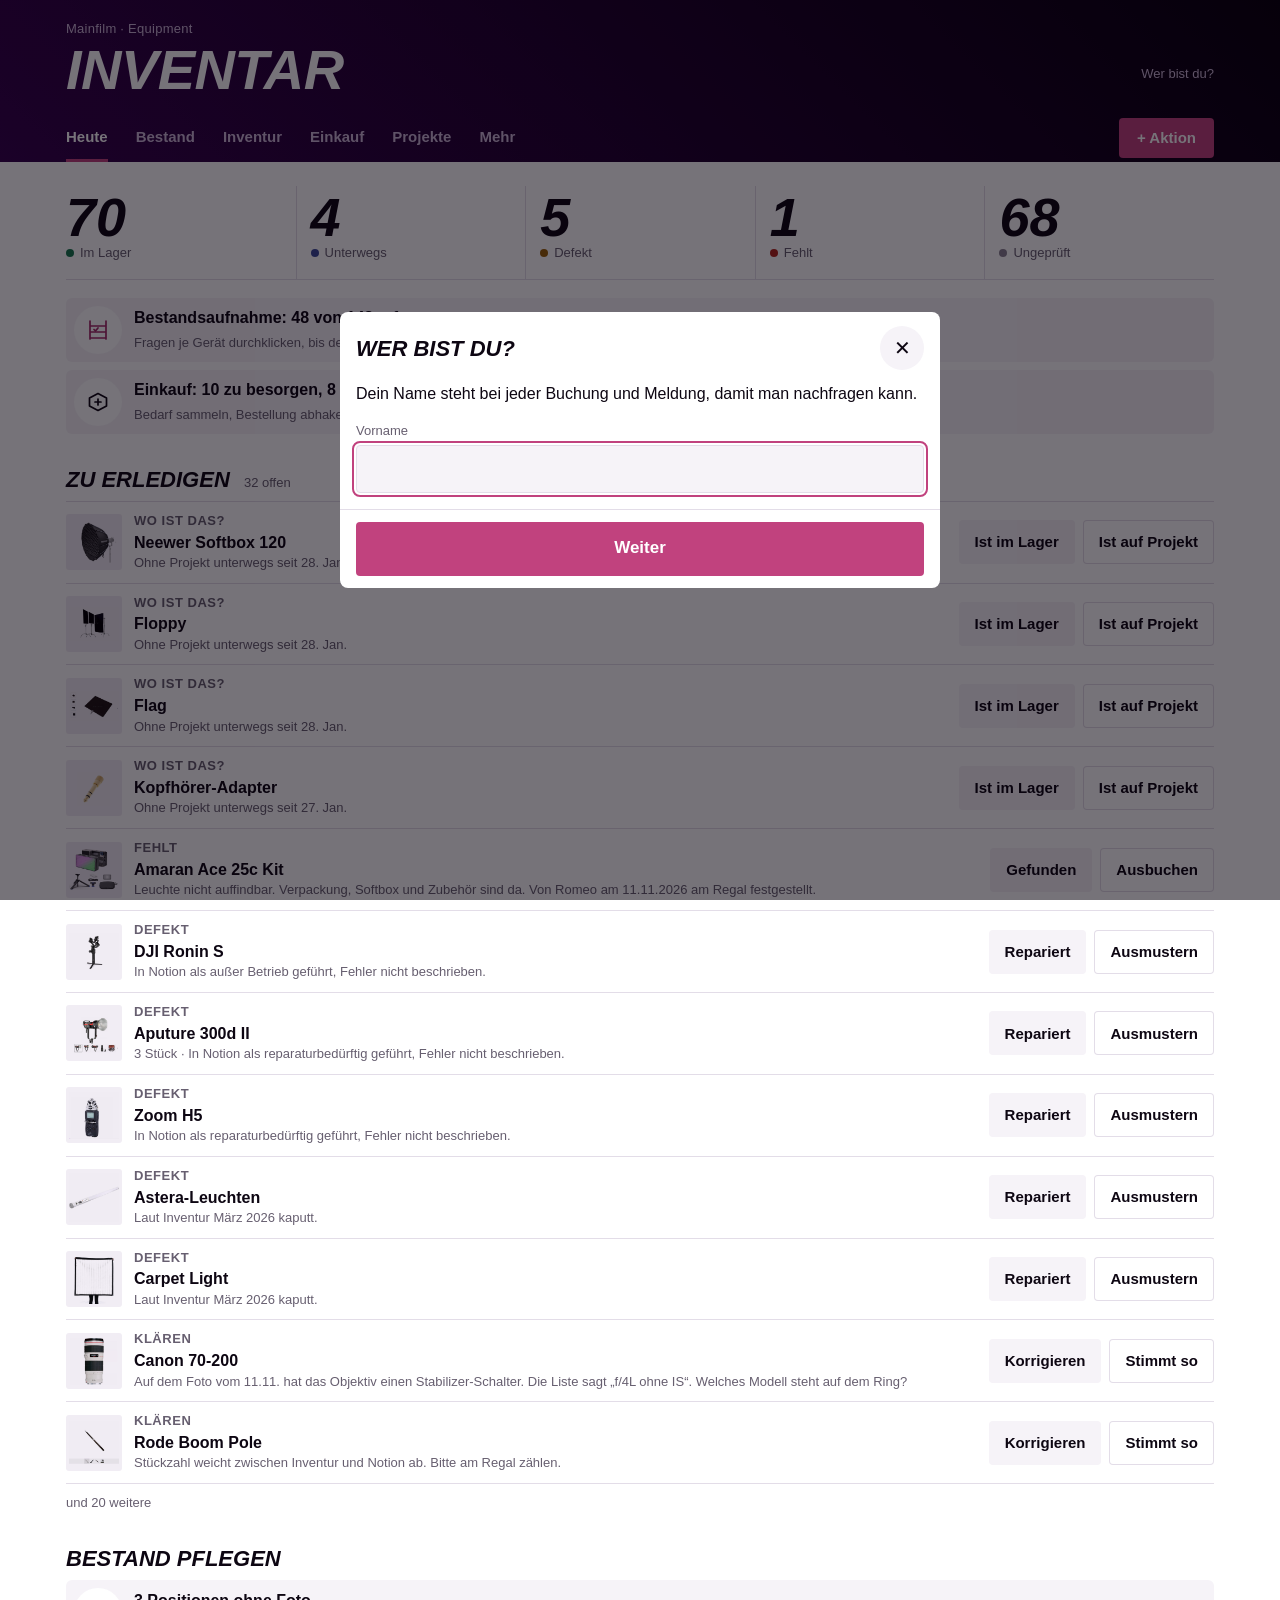
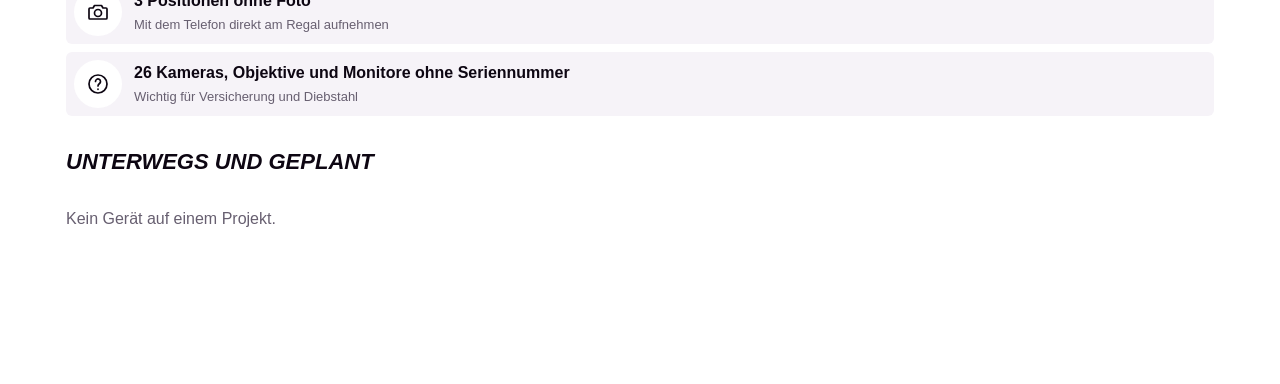
==== index.html @ 03ad3c7b "Molus G300: geprüft, Tasche im Einkauf Co-Authored-By: Claude Fable 5.2 <noreply@anthropic.com>" ====
<!doctype html>
<html lang="de">
<head>
<meta charset="utf-8">
<meta name="viewport" content="width=device-width, initial-scale=1, viewport-fit=cover">
<title>Mainfilm Inventar</title>
<meta name="description" content="Equipment von Mainfilm: Bestand, Projekte, Meldungen.">
<meta name="robots" content="noindex, nofollow">
<meta name="theme-color" content="#1c0128">
<meta name="apple-mobile-web-app-capable" content="yes">
<meta name="apple-mobile-web-app-status-bar-style" content="black-translucent">
<meta name="apple-mobile-web-app-title" content="Inventar">
<link rel="manifest" href="manifest.webmanifest">
<link rel="icon" href="icon.svg" type="image/svg+xml">
<link rel="apple-touch-icon" href="icon-180.png">
<link rel="stylesheet" href="css/app.css?v=29">
</head>
<body>
<header class="band">
  <div class="wrap">
    <div class="band-top">
      <div><div class="brand">Mainfilm · Equipment</div><h1>Inventar</h1></div>
      <button class="ich" id="ich" data-a="name" aria-label="Name ändern"></button>
    </div>
    <nav class="tabs" aria-label="Bereiche">
      <button data-a="tab" data-tab="heute">Heute</button>
      <button data-a="tab" data-tab="bestand">Bestand</button>
      <button data-a="tab" data-tab="inventur">Inventur</button>
      <button data-a="tab" data-tab="einkauf">Einkauf</button>
      <button data-a="tab" data-tab="projekte">Projekte</button>
      <button data-a="tab" data-tab="mehr">Mehr</button>
      <button class="plus" data-a="plus">+ Aktion</button>
    </nav>
  </div>
</header>
<main><div class="wrap" id="view"></div></main>
<nav class="unten" id="unten" aria-label="Bereiche"></nav>
<noscript><p style="padding:24px">Diese Seite braucht JavaScript.</p></noscript>
<script src="js/qrcode.js"></script>
<script src="js/data.js?v=29"></script>
<script src="js/app.js?v=29"></script>
</body>
</html>
---- css/app.css ----
/* Mainfilm Inventar. Dunkles Mainfilm-Band, darunter ein Leuchttisch: Fotos auf hellen Kacheln, alles andere flach. */
:root{
  --bg:#ffffff; --ink:#0d0612; --mute:#675f70; --line:#e3dde8; --soft:#f6f3f8; --tile:#f1edf4;
  --band-a:#35024c; --band-b:#07000b; --band-ink:#ffffff; --band-mute:#cdb9d8;
  --mag:#c1427e; --mag-ink:#a52c69; --on-mag:#ffffff;
  --ok:#17794f; --ok-soft:#e2f3ea; --warn:#9a5f06; --warn-soft:#fbefd6; --bad:#b3261e; --bad-soft:#fbe4e2;
  --rent:#3b4a9a; --rent-soft:#e6e9f8; --gap:#8a8292; --gap-soft:#eeebf1;
  --display:"Futura","Futura PT","Jost","Century Gothic",sans-serif;
  --text:-apple-system,BlinkMacSystemFont,"SF Pro Text","Helvetica Neue","Segoe UI",Roboto,Arial,sans-serif;
  --ease:cubic-bezier(.3,.7,.2,1); --spring:cubic-bezier(.34,1.56,.64,1);
  --sab:env(safe-area-inset-bottom,0px);
}
@media (prefers-color-scheme: dark){ :root{
  --bg:#0d0711; --ink:#f4eff7; --mute:#a69dae; --line:#2b2132; --soft:#17101c; --tile:#ece7ef;
  --band-a:#2a0240; --band-b:#050007; --band-mute:#bda6ca;
  --mag:#d2588f; --mag-ink:#e889b3; --on-mag:#16040d;
  --ok:#4cc38f; --ok-soft:#10301f; --warn:#e3a53a; --warn-soft:#33240a; --bad:#ff8a80; --bad-soft:#3a1412;
  --rent:#9aa8f5; --rent-soft:#1b1f3d; --gap:#8f869a; --gap-soft:#221a28;
  color-scheme:dark } }

*{box-sizing:border-box}
[hidden]{display:none!important}
html{-webkit-text-size-adjust:100%}
body{margin:0;background:var(--bg);color:var(--ink);font:400 16px/1.45 var(--text);-webkit-font-smoothing:antialiased;-webkit-tap-highlight-color:transparent;overflow-x:hidden}
button,input,select,textarea{font:inherit;color:inherit}
button{cursor:pointer;border:0;background:none;padding:0;text-align:inherit}
img{display:block;max-width:100%}
:focus-visible{outline:2px solid var(--mag);outline-offset:2px}
.wrap{max-width:1180px;margin:0 auto;padding-left:max(16px,env(safe-area-inset-left,0px));padding-right:max(16px,env(safe-area-inset-right,0px))}
.num{font-variant-numeric:tabular-nums}
h1,h2,h3{margin:0}

/* Band */
.band{background:linear-gradient(45deg,var(--band-a),var(--band-b));color:var(--band-ink);padding-top:env(safe-area-inset-top,0px)}
.band .wrap{padding-block:20px 0}
.band-top{display:flex;gap:16px;align-items:flex-end;justify-content:space-between}
.brand{font-size:13px;color:var(--band-mute);letter-spacing:.02em}
h1{font:italic 800 clamp(34px,7vw,56px)/.95 var(--display);text-transform:uppercase;letter-spacing:-.01em;margin-top:4px}
.ich{font-size:13px;color:var(--band-mute);min-height:44px;display:flex;align-items:center;gap:8px;white-space:nowrap}
.ich b{color:var(--band-ink);font-weight:600}
.ich i{width:30px;height:30px;border-radius:50%;background:var(--mag);color:var(--on-mag);display:grid;place-items:center;font:normal 700 13px var(--text)}
.tabs{display:flex;gap:28px;margin-top:18px}
.tabs button{position:relative;padding:12px 0 14px;font-size:15px;font-weight:600;color:var(--band-mute);min-height:44px;transition:color .15s linear}
.tabs button[aria-selected="true"]{color:var(--band-ink)}
.tabs button::after{content:"";position:absolute;left:0;right:0;bottom:0;height:3px;background:var(--mag);transform:scaleX(0);transform-origin:left;transition:transform .32s var(--ease)}
.tabs button[aria-selected="true"]::after{transform:scaleX(1)}
.tabs .plus{margin-left:auto;align-self:center;background:var(--mag);color:var(--on-mag);padding:0 18px;height:40px;min-height:40px;border-radius:4px;font-weight:700}
.tabs .plus::after{display:none}

main .wrap{padding-block:24px calc(120px + var(--sab))}
.view{animation:rein .36s var(--ease)}
@keyframes rein{from{opacity:0;transform:translateY(8px)}to{opacity:1;transform:none}}
h2{font:italic 800 22px/1.05 var(--display);text-transform:uppercase;margin:34px 0 10px}
h2:first-child{margin-top:0}
h2 small{font:400 13px var(--text);text-transform:none;color:var(--mute);margin-left:8px}
.leer{color:var(--mute);padding:18px 0}

/* Zähler */
.zahlen{display:grid;grid-template-columns:repeat(5,minmax(0,1fr));border-bottom:1px solid var(--line)}
.zahlen button{padding:4px 0 16px;min-height:44px;border-left:1px solid var(--line);padding-left:14px}
.zahlen button:first-child{border-left:0;padding-left:0}
.zahlen b{display:block;font:italic 800 clamp(30px,6.4vw,54px)/1 var(--display)}
.zahlen span{font-size:13px;color:var(--mute);display:flex;align-items:center;gap:6px}
.pkt{width:8px;height:8px;border-radius:50%;background:var(--gap);flex:none}
.pkt.ok{background:var(--ok)}.pkt.rent{background:var(--rent)}.pkt.warn{background:var(--warn)}.pkt.bad{background:var(--bad)}
@media(max-width:620px){.zahlen{grid-template-columns:repeat(3,minmax(0,1fr));row-gap:6px}.zahlen button:nth-child(4){border-left:0;padding-left:0}}

/* Zeilen */
.zeilen{border-top:1px solid var(--line)}
.zeile{display:grid;grid-template-columns:56px minmax(0,1fr) auto;gap:12px;align-items:center;padding:10px 0;border-bottom:1px solid var(--line);width:100%;min-height:64px}
.zeile .bild{width:56px;height:56px}
.zeile .t{min-width:0}
.zeile .t b{display:block;font-weight:600;overflow:hidden;text-overflow:ellipsis;white-space:nowrap}
.zeile .t span{display:block;font-size:13px;color:var(--mute);overflow:hidden;text-overflow:ellipsis;white-space:nowrap}
.zeile .akt{display:flex;gap:8px;flex-wrap:wrap;justify-content:flex-end}
.zeile.ohne{grid-template-columns:minmax(0,1fr) auto}
@media(max-width:560px){.zeile.breit{grid-template-columns:56px minmax(0,1fr)}.zeile.breit .akt{grid-column:1/-1;justify-content:flex-start}}
.marke{font-size:12px;font-weight:700;letter-spacing:.04em;text-transform:uppercase}
.marke.bad{color:var(--bad)}.marke.warn{color:var(--warn)}.marke.rent{color:var(--rent)}.marke.gap{color:var(--gap)}.marke.ok{color:var(--ok)}

/* Knöpfe */
.kn{display:inline-flex;align-items:center;justify-content:center;gap:8px;min-height:44px;padding:0 16px;border-radius:4px;font-weight:600;font-size:15px;background:var(--soft);transition:transform .2s var(--spring),background .15s linear;white-space:nowrap}
.kn:active{transform:scale(.96)}
.kn.haupt{background:var(--mag);color:var(--on-mag)}
.kn.leise{background:none;box-shadow:inset 0 0 0 1px var(--line)}
.kn.voll{width:100%}
.kn.gross{min-height:54px;font-size:17px}
.kn.bad{color:var(--bad)}.kn.warn{color:var(--warn)}
.kn svg{width:20px;height:20px;flex:none}

/* Bild-Kachel */
.bild{background:var(--tile);border-radius:3px;overflow:hidden;position:relative;display:grid;place-items:center;color:#8d8496}
.bild img{width:100%;height:100%;object-fit:contain;mix-blend-mode:multiply;padding:6%}
.bild.foto img{object-fit:cover;mix-blend-mode:normal;padding:0}
.bild svg{width:46%;height:46%;opacity:.55}

/* Suche und Filter */
.suche{position:relative}
.suche input{width:100%;height:54px;border-radius:4px;border:1px solid var(--line);background:var(--soft);padding:0 44px 0 46px;font-size:17px;outline-offset:0}
.suche svg{position:absolute;left:14px;top:16px;width:22px;height:22px;color:var(--mute);pointer-events:none}
.suche .x{position:absolute;right:0;top:0;width:48px;height:54px;font-size:22px;color:var(--mute)}
.befehl{display:flex;align-items:center;gap:12px;margin-top:10px;padding:10px 12px;background:var(--band-b);color:#fff;border-radius:4px;width:100%;min-height:56px;animation:rein .3s var(--ease)}
.befehl i{font-style:normal;background:var(--mag);color:var(--on-mag);font-size:12px;font-weight:700;padding:4px 8px;border-radius:3px;text-transform:uppercase;letter-spacing:.04em;flex:none}
.befehl span{min-width:0;overflow:hidden;text-overflow:ellipsis}
.filter{display:flex;flex-wrap:wrap;gap:2px 20px;margin-top:14px}
.filter button{position:relative;min-height:40px;padding:0;font-size:15px;color:var(--mute);font-weight:600}
.filter button[aria-pressed="true"]{color:var(--ink)}
.filter button::after{content:"";position:absolute;left:0;right:0;bottom:6px;height:2px;background:var(--mag);transform:scaleX(0);transform-origin:left;transition:transform .28s var(--ease)}
.filter button[aria-pressed="true"]::after{transform:scaleX(1)}
.filter button em{font-style:normal;font-weight:400;opacity:.7;margin-left:4px;font-size:13px}
.filter.zwei{margin-top:0;padding-top:2px;border-top:1px solid var(--line)}

/* Raster */
.raster{display:grid;grid-template-columns:repeat(auto-fill,minmax(160px,1fr));gap:22px 14px;margin-top:20px}
@media(max-width:400px){.raster{grid-template-columns:repeat(2,minmax(0,1fr));gap:18px 10px}}
.karte{display:block;width:100%;animation:rein .4s var(--ease) both}
.karte .bild{aspect-ratio:1;transition:transform .32s var(--ease)}
.karte:active .bild{transform:scale(.97)}
@media(hover:hover){.karte:hover .bild{transform:translateY(-3px)}}
.karte b{display:block;margin-top:8px;font-weight:600;font-size:15px;line-height:1.25;overflow-wrap:anywhere}
.karte span{display:flex;align-items:center;gap:6px;font-size:13px;color:var(--mute);margin-top:2px}
.karte .menge{position:absolute;right:6px;top:6px;background:rgba(13,6,18,.82);color:#fff;font-size:12px;font-weight:700;padding:2px 7px;border-radius:3px}

/* Unterleiste (Telefon) */
.unten{position:fixed;left:0;right:0;bottom:0;z-index:20;display:none;grid-template-columns:1fr 1fr 76px 1fr 1fr;align-items:center;padding:6px 8px calc(6px + var(--sab));background:color-mix(in srgb,var(--bg) 78%,transparent);-webkit-backdrop-filter:blur(20px) saturate(180%);backdrop-filter:blur(20px) saturate(180%);border-top:1px solid var(--line)}
.unten button{min-height:48px;display:flex;flex-direction:column;align-items:center;justify-content:center;gap:2px;font-size:11px;font-weight:600;color:var(--mute)}
.unten button svg{width:24px;height:24px}
.unten button[aria-selected="true"]{color:var(--mag-ink)}
.unten .plus{width:58px;height:58px;min-height:58px;margin:-22px auto 0;border-radius:50%;background:var(--mag);color:var(--on-mag);box-shadow:0 6px 18px rgba(193,66,126,.45);transition:transform .25s var(--spring)}
.unten .plus:active{transform:scale(.9) rotate(45deg)}
.unten .plus svg{width:28px;height:28px}
@media(max-width:820px){.unten{display:grid}.tabs{display:none}.band .wrap{padding-bottom:18px}}

/* Blatt */
.schleier{position:fixed;inset:0;z-index:40;background:rgba(7,0,11,.55);opacity:0;transition:opacity .3s linear;display:flex;align-items:flex-end;justify-content:center}
.schleier.auf{opacity:1}
.blatt{background:var(--bg);width:100%;max-width:600px;max-height:94dvh;border-radius:14px 14px 0 0;display:flex;flex-direction:column;transform:translateY(100%);transition:transform .42s var(--ease)}
.schleier.auf .blatt{transform:none}
@media(min-width:821px){.schleier{align-items:center}.blatt{border-radius:8px;max-height:88vh;transform:translateY(24px) scale(.98)}}
.blatt-kopf{display:flex;align-items:center;justify-content:space-between;gap:12px;padding:14px 16px 8px}
.blatt-kopf h3{font:italic 800 22px/1.05 var(--display);text-transform:uppercase;overflow-wrap:anywhere}
.blatt-kopf .zu{width:44px;height:44px;flex:none;border-radius:50%;background:var(--soft);font-size:20px;display:grid;place-items:center}
.blatt-leib{overflow:auto;padding:4px 16px 16px;-webkit-overflow-scrolling:touch;overscroll-behavior:contain}
.blatt-fuss{padding:12px 16px calc(12px + var(--sab));border-top:1px solid var(--line);display:flex;gap:10px}
.blatt-fuss .kn{flex:1}

/* Gerät */
.geraet-bild{aspect-ratio:4/3;width:100%}
.stand{display:flex;flex-wrap:wrap;gap:6px 16px;margin:12px 0 4px;font-size:15px}
.stand span{display:flex;align-items:center;gap:6px}
.vier{display:grid;grid-template-columns:1fr 1fr;gap:8px;margin:14px 0}
.fakten{border-top:1px solid var(--line);margin-top:8px}
.fakten div{display:grid;grid-template-columns:120px minmax(0,1fr);gap:12px;padding:10px 0;border-bottom:1px solid var(--line);font-size:15px}
.fakten dt,.fakten .k{color:var(--mute)}
.hinweis{background:var(--warn-soft);color:var(--ink);padding:12px;border-radius:4px;font-size:15px;margin:12px 0;display:flex;gap:10px;align-items:flex-start;justify-content:space-between}
.hinweis.bad{background:var(--bad-soft)}.hinweis.rent{background:var(--rent-soft)}
.hinweis p{margin:0;min-width:0}
.verlauf{list-style:none;margin:0;padding:0}
.verlauf li{display:grid;grid-template-columns:14px minmax(0,1fr);gap:10px;padding:8px 0;font-size:15px;position:relative}
.verlauf li::before{content:"";width:8px;height:8px;border-radius:50%;background:var(--line);margin-top:7px}
.verlauf li.pr::before{background:var(--rent)}.verlauf li.bad::before{background:var(--bad)}.verlauf li.warn::before{background:var(--warn)}.verlauf li.ok::before{background:var(--ok)}
.verlauf small{display:block;color:var(--mute);font-size:13px}

/* Formular */
label.feld{display:block;margin:12px 0 0;font-size:13px;color:var(--mute)}
label.feld input,label.feld select,label.feld textarea{display:block;width:100%;margin-top:4px;min-height:48px;border-radius:4px;border:1px solid var(--line);background:var(--soft);padding:10px 12px;font-size:17px;color:var(--ink)}
label.feld textarea{min-height:84px;resize:vertical}
.zwei-sp{display:grid;grid-template-columns:1fr 1fr;gap:10px}
.wahl{display:grid;grid-auto-flow:column;grid-auto-columns:1fr;gap:6px;margin-top:12px}
.wahl button{min-height:52px;border-radius:4px;background:var(--soft);font-weight:600;transition:background .15s linear,color .15s linear,transform .2s var(--spring)}
.wahl button[aria-pressed="true"]{background:var(--ink);color:var(--bg);transform:scale(1.02)}
.zaehler{display:inline-grid;grid-template-columns:44px 44px 44px;align-items:center;text-align:center;background:var(--soft);border-radius:4px;font-weight:700}
.zaehler button{height:44px;font-size:22px;text-align:center}
.tipp{font-size:13px;color:var(--mute);margin-top:6px}
.tipp button{color:var(--mag-ink);font-weight:600;min-height:32px}
.fotofeld{display:flex;align-items:center;gap:12px;margin-top:12px}
.fotofeld .bild{width:72px;height:72px;flex:none}
.pick{display:grid;grid-template-columns:44px minmax(0,1fr) auto;gap:10px;align-items:center;width:100%;padding:8px 0;border-bottom:1px solid var(--line);min-height:60px}
.pick .bild{width:44px;height:44px}
.pick b{display:block;font-weight:600;overflow:hidden;text-overflow:ellipsis;white-space:nowrap}
.pick small{color:var(--mute)}
.pick .hak{width:28px;height:28px;border-radius:50%;box-shadow:inset 0 0 0 2px var(--line);display:grid;place-items:center;transition:background .2s linear,transform .3s var(--spring)}
.pick[aria-pressed="true"] .hak{background:var(--mag);box-shadow:none;transform:scale(1.1)}
.pick .hak svg{width:16px;height:16px;color:var(--on-mag);opacity:0}
.pick[aria-pressed="true"] .hak svg{opacity:1}
.pick[disabled]{opacity:.4}
.dazu{display:flex;gap:8px;flex-wrap:wrap;margin:8px 0}
.dazu button{display:flex;align-items:center;gap:8px;min-height:40px;padding:0 10px 0 4px;background:var(--soft);border-radius:4px;font-size:13px;font-weight:600}
.dazu .bild{width:32px;height:32px}

/* Aktionen */
.aktionen{display:grid;gap:8px}
.aktionen button{display:grid;grid-template-columns:48px minmax(0,1fr);gap:12px;align-items:center;min-height:64px;padding:8px 12px 8px 8px;background:var(--soft);border-radius:6px;transition:transform .2s var(--spring)}
.aktionen button:active{transform:scale(.98)}
.aktionen i{width:48px;height:48px;border-radius:50%;display:grid;place-items:center;background:var(--bg)}
.aktionen i svg{width:24px;height:24px}
.aktionen b{display:block}
.aktionen span{font-size:13px;color:var(--mute)}

/* Regal prüfen */
.pruef{text-align:center}
.pruef .bahn{height:4px;background:var(--line);overflow:hidden;margin:4px 0 14px}
.pruef .bahn i{display:block;height:100%;background:var(--mag);transition:width .5s var(--ease)}
.pruef .bild{width:min(100%,300px);aspect-ratio:1;margin:0 auto}
.pruef h4{font:italic 800 24px/1.1 var(--display);text-transform:uppercase;margin:14px 0 2px;overflow-wrap:anywhere}
.pruef p{margin:0 0 12px;color:var(--mute)}
.pruef .karte-raus{animation:raus .28s var(--ease) forwards}
@keyframes raus{to{opacity:0;transform:translateX(-40px) rotate(-3deg)}}
.pruef .karte-rein{animation:reinR .34s var(--ease)}
@keyframes reinR{from{opacity:0;transform:translateX(40px)}to{opacity:1;transform:none}}

/* Projekte */
.projekt{display:block;width:100%;padding:14px 0;border-bottom:1px solid var(--line)}
.projekt-kopf{display:flex;justify-content:space-between;gap:12px;align-items:baseline}
.projekt-kopf b{font:italic 800 20px/1.1 var(--display);text-transform:uppercase;overflow-wrap:anywhere}
.projekt-kopf span{font-size:13px;color:var(--mute);white-space:nowrap}
.streifen{display:flex;gap:6px;margin-top:10px;overflow:hidden}
.streifen .bild{width:52px;height:52px;flex:none}
.streifen .mehr{width:52px;height:52px;display:grid;place-items:center;background:var(--soft);font-size:13px;font-weight:700;color:var(--mute);border-radius:3px;flex:none}

/* Toast und Haken */
.toast{position:fixed;left:50%;bottom:calc(96px + var(--sab));transform:translate(-50%,20px);background:var(--band-b);color:#fff;padding:12px 18px;border-radius:6px;font-weight:600;z-index:60;opacity:0;transition:opacity .25s linear,transform .35s var(--spring);pointer-events:none;max-width:calc(100vw - 32px);display:flex;gap:10px;align-items:center}
.toast.auf{opacity:1;transform:translate(-50%,0)}
.toast svg{width:20px;height:20px;color:#6fe0a8;flex:none}
.toast svg path{stroke-dasharray:24;stroke-dashoffset:24;animation:zieh .4s .1s var(--ease) forwards}
@keyframes zieh{to{stroke-dashoffset:0}}
.notiz{font-size:13px;color:var(--mute);margin-top:10px}
.sync{display:flex;gap:10px;align-items:flex-start;background:var(--soft);padding:12px;border-radius:4px;font-size:14px;margin-top:8px}

/* Etiketten */
.etiketten{display:none}
@media print{
  body>*:not(.etiketten){display:none!important}
  .etiketten{display:grid;grid-template-columns:repeat(3,1fr);gap:0}
  .etikett{break-inside:avoid;border:1px dashed #bbb;padding:10px;display:grid;grid-template-columns:84px 1fr;gap:10px;align-items:center;color:#000;font:600 12px/1.25 var(--text)}
  .etikett small{display:block;font-weight:400;color:#444}
  .etikett img,.etikett svg{width:84px;height:84px}
}
@media (prefers-reduced-motion: reduce){*{animation-duration:.01ms!important;transition-duration:.01ms!important}}

/* schmale Telefone */
.zwei-sp>*{min-width:0}
label.feld input,label.feld select{min-width:0;max-width:100%}
@media(max-width:380px){.zwei-sp{grid-template-columns:1fr}}
.pruef .bild{width:min(100%,300px,36dvh)}

/* Bestandsaufnahme */
.pruef .ivkopf{display:grid;grid-template-columns:84px minmax(0,1fr);gap:14px;align-items:center;text-align:left}
.pruef .ivkopf .bild{width:84px;aspect-ratio:1;margin:0}
.pruef .ivkopf h4{margin:0;font-size:20px}
.pruef .ivkopf p{margin:2px 0 0;font-size:14px}
.ivfrage{font:600 22px/1.2 var(--text);margin:18px 0 12px;text-align:left;text-wrap:balance}
.wahlliste{display:grid;gap:8px;text-align:left}
.wahlliste>button{min-height:56px;padding:8px 16px;background:var(--soft);border-radius:6px;font-weight:600;font-size:17px;display:flex;justify-content:space-between;align-items:center;gap:12px;transition:transform .2s var(--spring)}
.wahlliste>button:active{transform:scale(.98)}
.wahlliste>button.haupt{background:var(--mag);color:var(--on-mag)}
.wahlliste>button small{font-weight:400;font-size:13px;opacity:.75;text-align:right}
.iv-stand{margin:6px 0 16px}
.iv-stand span{color:var(--mute)}
.gross-zahl{font:italic 800 clamp(48px,11vw,84px)/1 var(--display)}
.iv-stand .bahn,.katz .bahn{height:4px;background:var(--line);overflow:hidden;margin-top:8px}
.iv-stand .bahn i,.katz .bahn i{display:block;height:100%;background:var(--mag);transition:width .6s var(--ease)}
.katz{display:grid;grid-template-columns:minmax(0,1fr) auto;gap:0 12px;align-items:center;padding:10px 0 12px;border-bottom:1px solid var(--line)}
.katz .bahn{grid-column:1/-1}
@media(max-width:560px){.zeile.breit2{grid-template-columns:minmax(0,1fr)}.zeile.breit2 .akt{justify-content:flex-start}.zeile.breit2 .t b{white-space:normal}}
@media(max-width:1000px) and (min-width:821px){.tabs{gap:18px}}
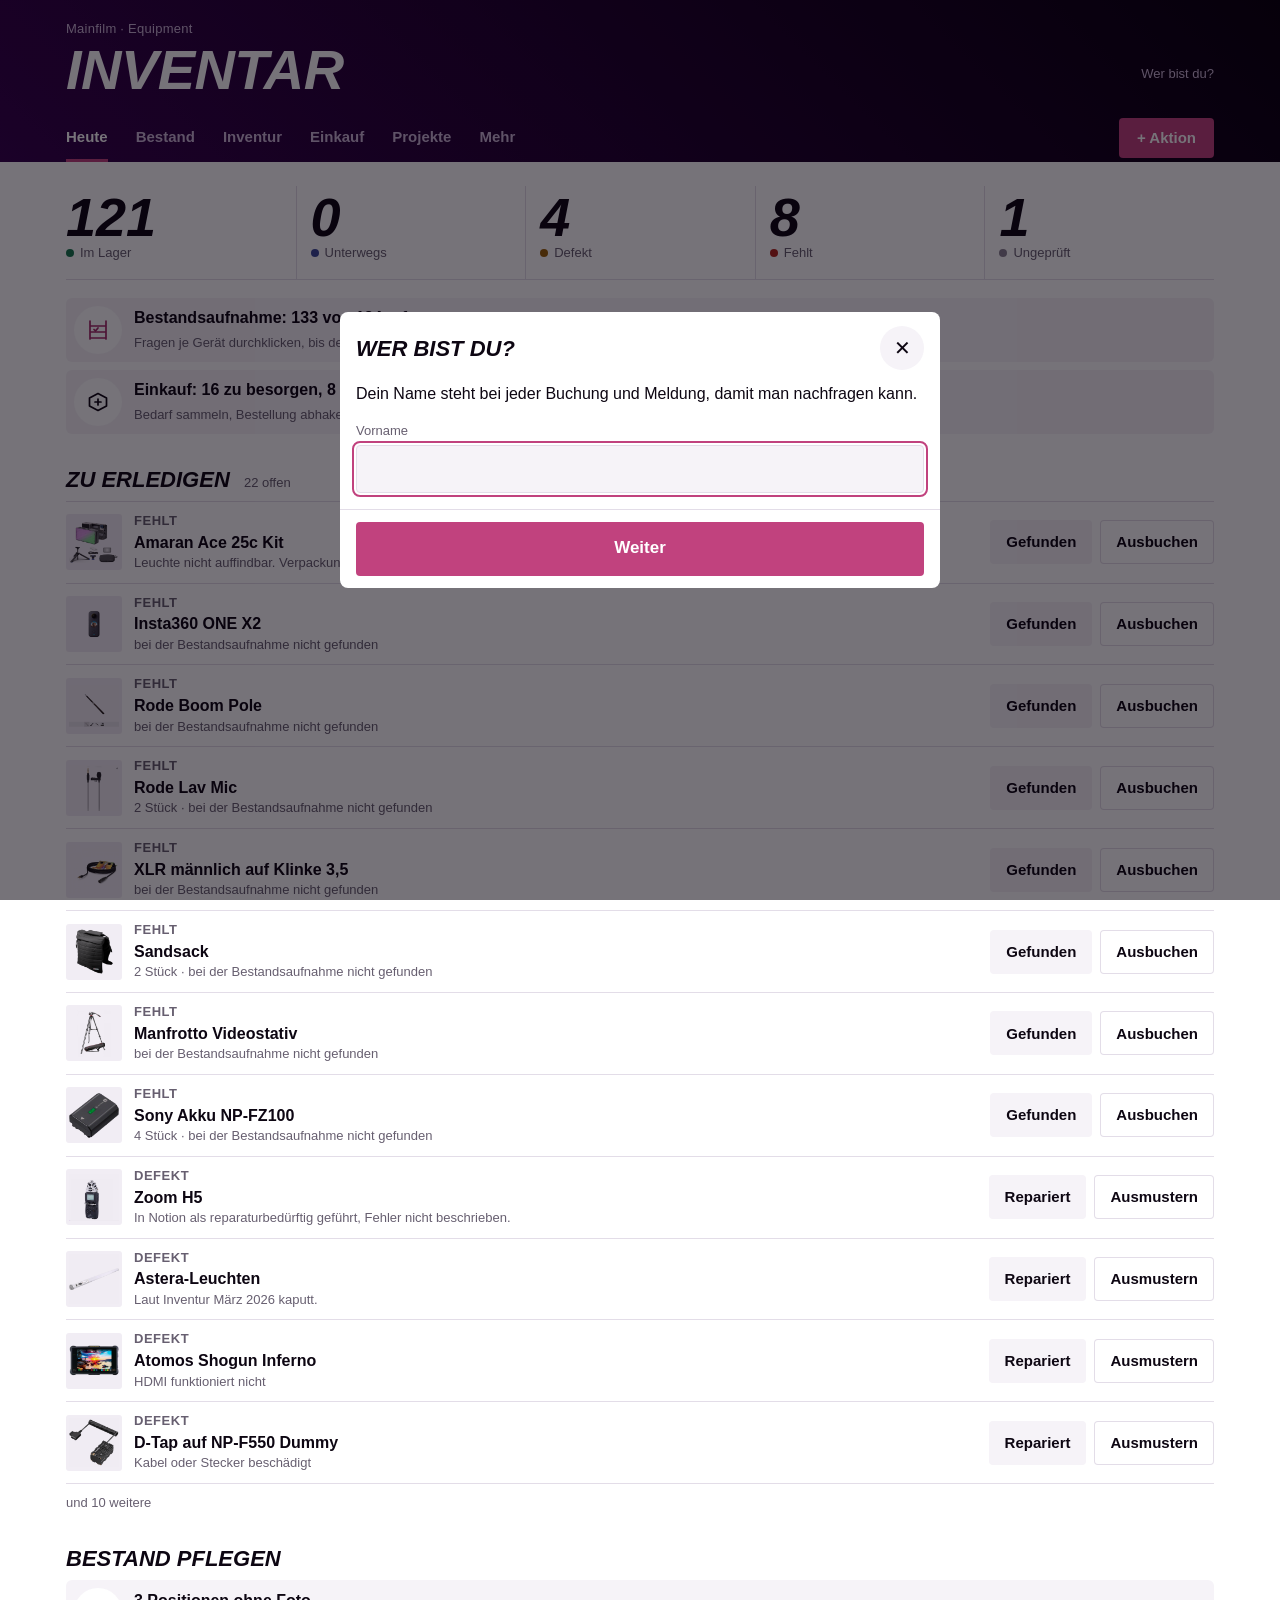
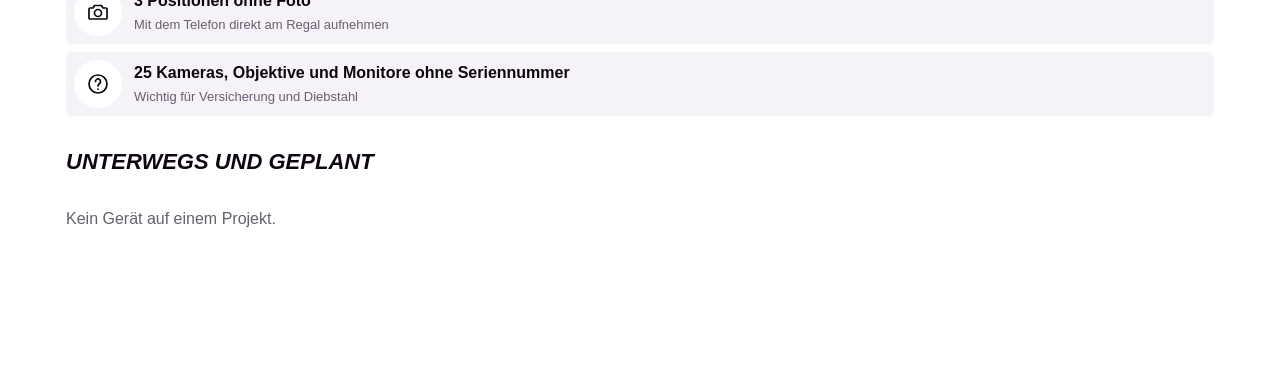
==== commit a7396600: "Bestandsaufnahme vom 11.11. übernommen: 133 von 134 erfasst Co-Authored-By: Claude Fable 5.2 <norepl" ====
--- a/index.html
+++ b/index.html
@@ -13,7 +13,7 @@
 <link rel="manifest" href="manifest.webmanifest">
 <link rel="icon" href="icon.svg" type="image/svg+xml">
 <link rel="apple-touch-icon" href="icon-180.png">
-<link rel="stylesheet" href="css/app.css?v=29">
+<link rel="stylesheet" href="css/app.css?v=31">
 </head>
 <body>
 <header class="band">
@@ -37,7 +37,7 @@
 <nav class="unten" id="unten" aria-label="Bereiche"></nav>
 <noscript><p style="padding:24px">Diese Seite braucht JavaScript.</p></noscript>
 <script src="js/qrcode.js"></script>
-<script src="js/data.js?v=29"></script>
-<script src="js/app.js?v=29"></script>
+<script src="js/data.js?v=31"></script>
+<script src="js/app.js?v=31"></script>
 </body>
 </html>
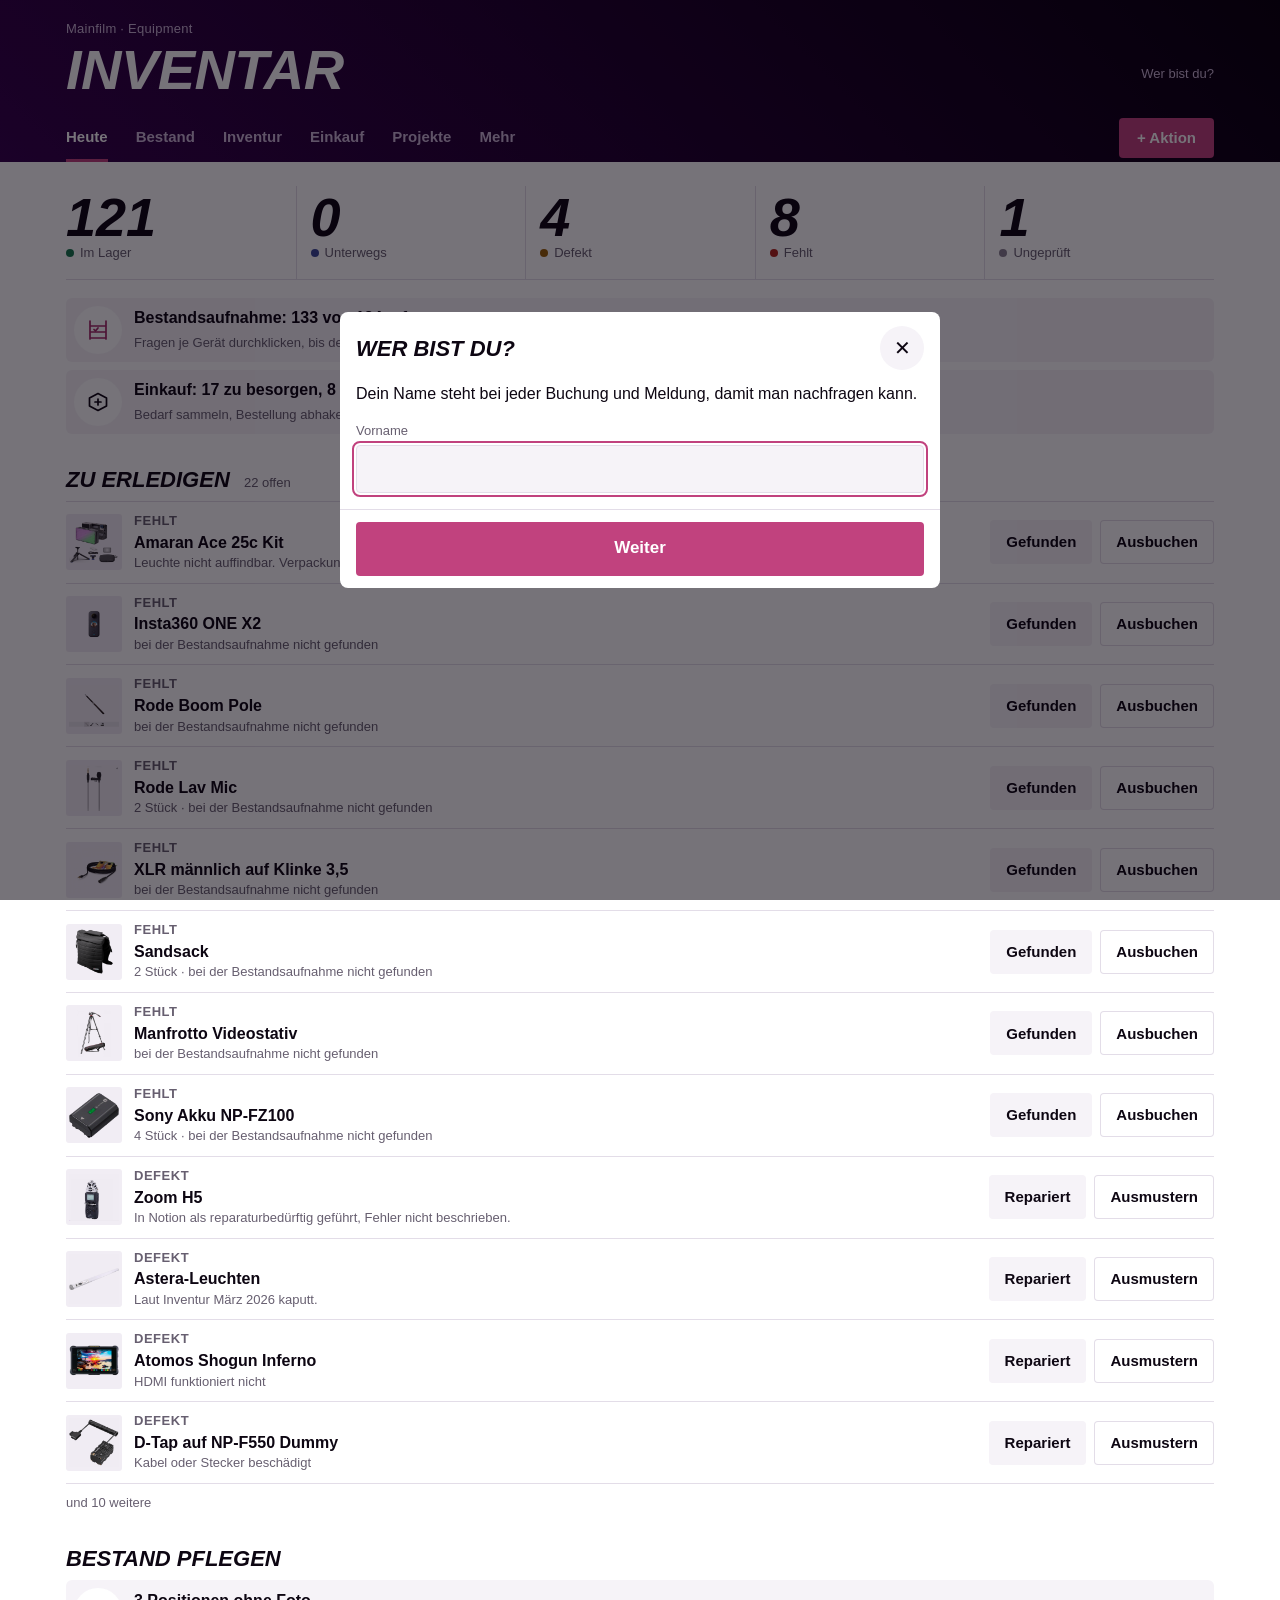
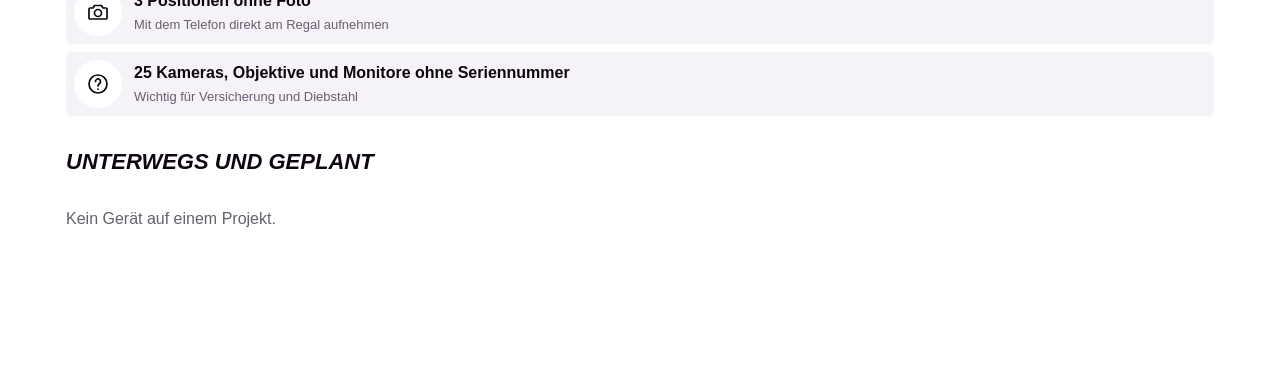
==== commit 7cf23c26: "Einkauf mit Produkt und Preis, Ausgebuchtes rückholbar, Feld Gehört, Mangel-Warnung Co-Authored-By: " ====
--- a/index.html
+++ b/index.html
@@ -13,7 +13,7 @@
 <link rel="manifest" href="manifest.webmanifest">
 <link rel="icon" href="icon.svg" type="image/svg+xml">
 <link rel="apple-touch-icon" href="icon-180.png">
-<link rel="stylesheet" href="css/app.css?v=31">
+<link rel="stylesheet" href="css/app.css?v=32">
 </head>
 <body>
 <header class="band">
@@ -37,7 +37,7 @@
 <nav class="unten" id="unten" aria-label="Bereiche"></nav>
 <noscript><p style="padding:24px">Diese Seite braucht JavaScript.</p></noscript>
 <script src="js/qrcode.js"></script>
-<script src="js/data.js?v=31"></script>
-<script src="js/app.js?v=31"></script>
+<script src="js/data.js?v=32"></script>
+<script src="js/app.js?v=32"></script>
 </body>
 </html>
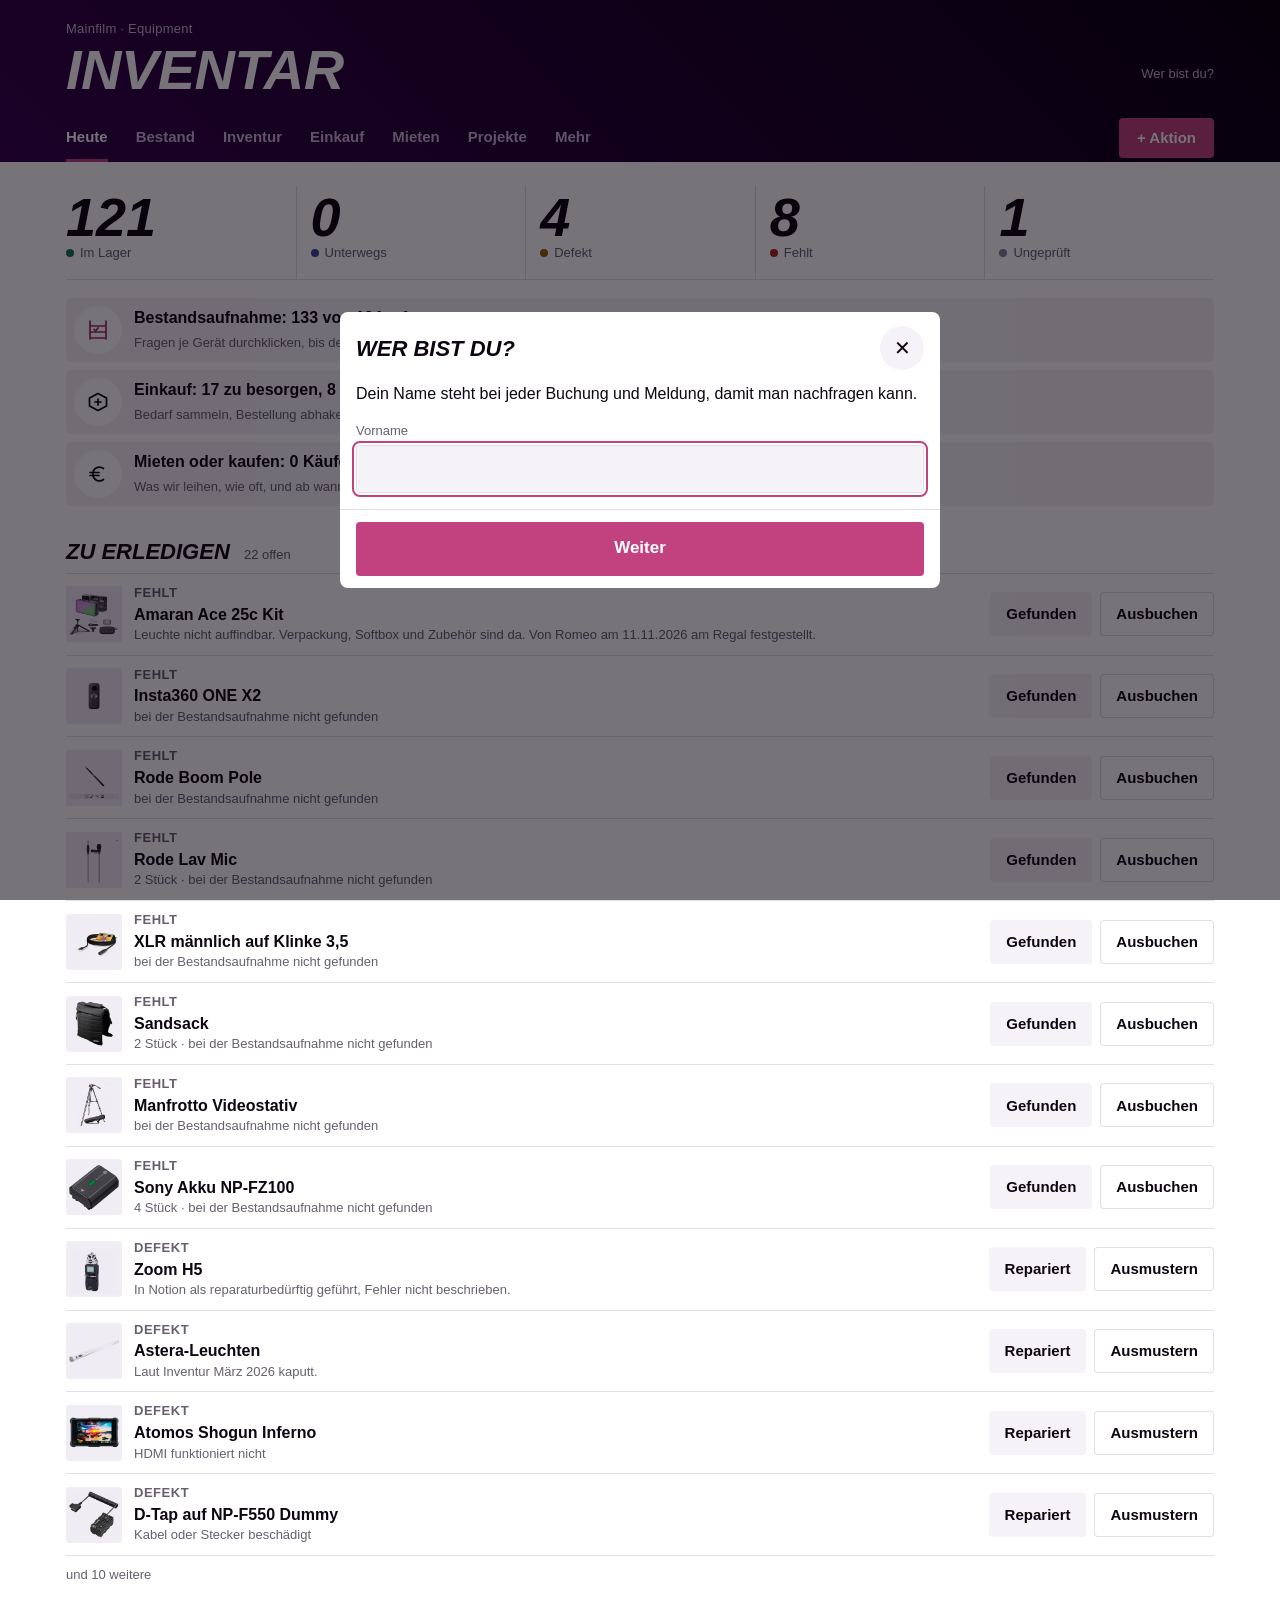
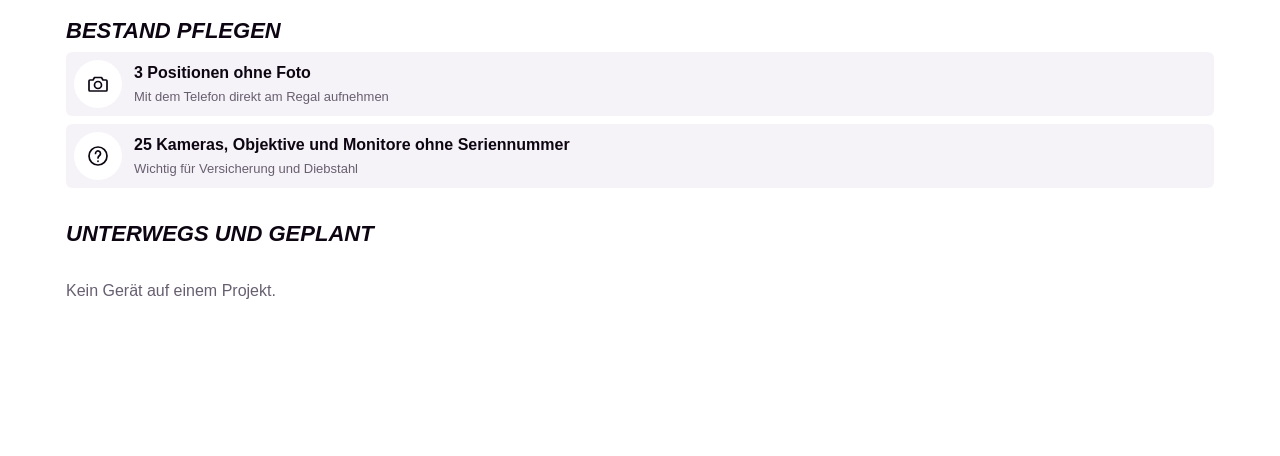
==== commit d344238f: "Mieten oder kaufen, Projekte mit Mietmaterial, Koffer-Sets, Scan-Modus Co-Authored-By: Claude Fable " ====
--- a/index.html
+++ b/index.html
@@ -13,7 +13,7 @@
 <link rel="manifest" href="manifest.webmanifest">
 <link rel="icon" href="icon.svg" type="image/svg+xml">
 <link rel="apple-touch-icon" href="icon-180.png">
-<link rel="stylesheet" href="css/app.css?v=32">
+<link rel="stylesheet" href="css/app.css?v=35">
 </head>
 <body>
 <header class="band">
@@ -27,6 +27,7 @@
       <button data-a="tab" data-tab="bestand">Bestand</button>
       <button data-a="tab" data-tab="inventur">Inventur</button>
       <button data-a="tab" data-tab="einkauf">Einkauf</button>
+      <button data-a="tab" data-tab="mieten">Mieten</button>
       <button data-a="tab" data-tab="projekte">Projekte</button>
       <button data-a="tab" data-tab="mehr">Mehr</button>
       <button class="plus" data-a="plus">+ Aktion</button>
@@ -37,7 +38,8 @@
 <nav class="unten" id="unten" aria-label="Bereiche"></nav>
 <noscript><p style="padding:24px">Diese Seite braucht JavaScript.</p></noscript>
 <script src="js/qrcode.js"></script>
-<script src="js/data.js?v=32"></script>
-<script src="js/app.js?v=32"></script>
+<script src="js/jsqr.js"></script>
+<script src="js/data.js?v=35"></script>
+<script src="js/app.js?v=35"></script>
 </body>
 </html>
--- a/css/app.css
+++ b/css/app.css
@@ -264,3 +264,11 @@
 .katz .bahn{grid-column:1/-1}
 @media(max-width:560px){.zeile.breit2{grid-template-columns:minmax(0,1fr)}.zeile.breit2 .akt{justify-content:flex-start}.zeile.breit2 .t b{white-space:normal}}
 @media(max-width:1000px) and (min-width:821px){.tabs{gap:18px}}
+
+/* Scannen */
+.scan{position:relative;aspect-ratio:1;max-height:52dvh;margin:0 auto;background:#000;border-radius:6px;overflow:hidden}
+.scan video{width:100%;height:100%;object-fit:cover;display:block}
+.scan i{position:absolute;inset:16%;border:3px solid var(--mag);border-radius:10px;box-shadow:0 0 0 999px rgba(0,0,0,.35)}
+.zahlen button:not([data-a]){cursor:default}
+
+.wahl button{text-align:center}
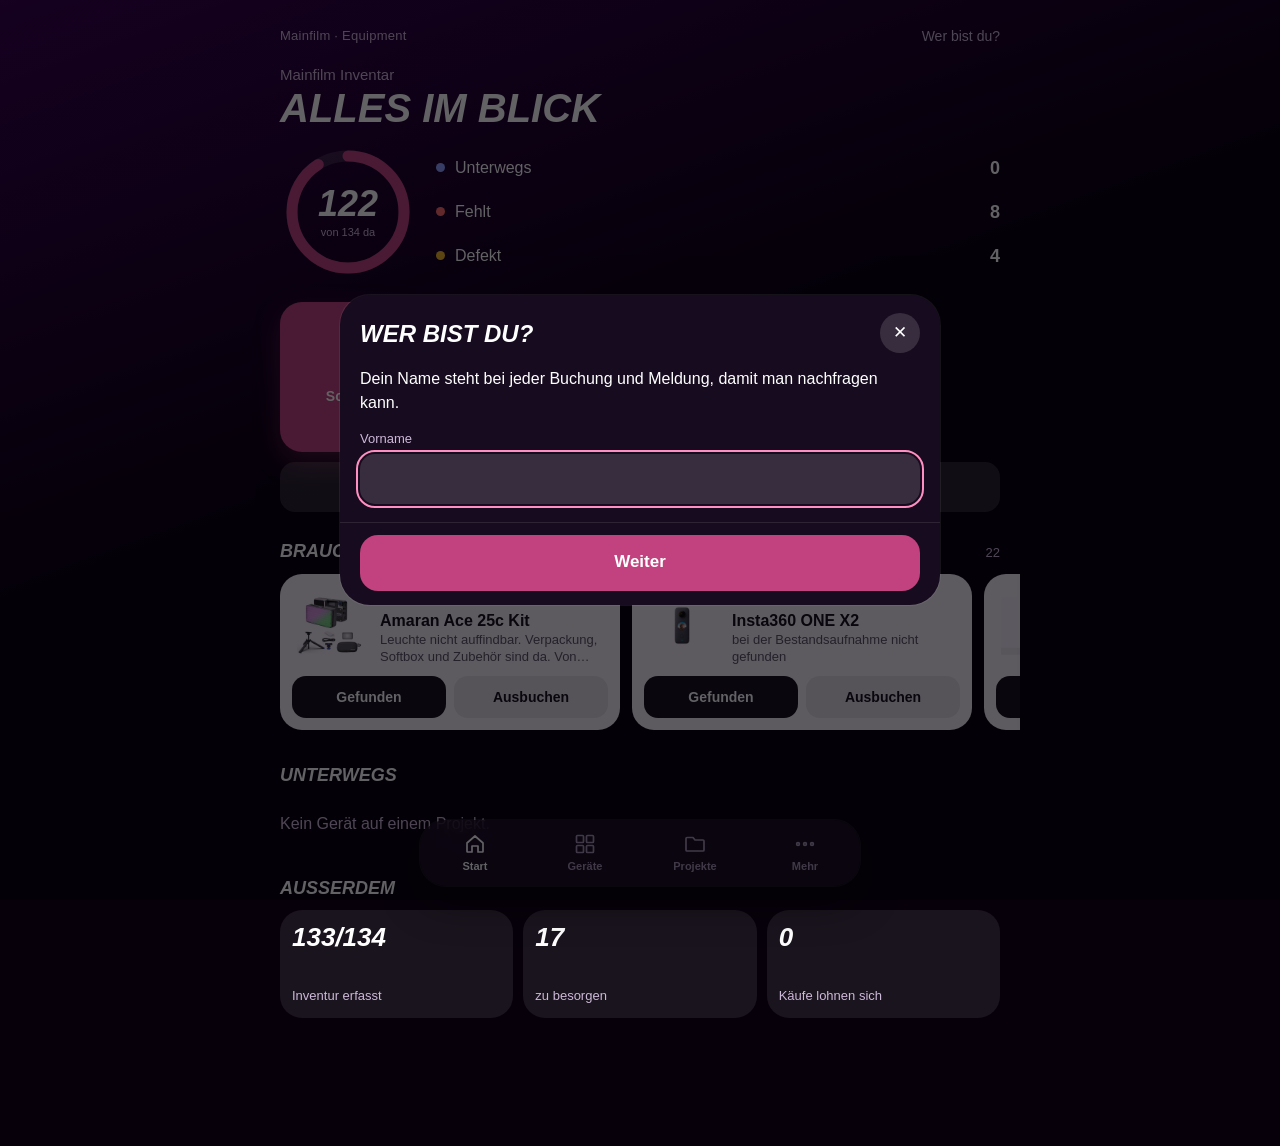
==== commit d27a2779: "Neues Aussehen: Leitstand. Start mit Ring und drei Knöpfen, vier Ziele unten Co-Authored-By: Claude " ====
--- a/index.html
+++ b/index.html
@@ -6,40 +6,23 @@
 <title>Mainfilm Inventar</title>
 <meta name="description" content="Equipment von Mainfilm: Bestand, Projekte, Meldungen.">
 <meta name="robots" content="noindex, nofollow">
-<meta name="theme-color" content="#1c0128">
+<meta name="theme-color" content="#2a0240">
 <meta name="apple-mobile-web-app-capable" content="yes">
 <meta name="apple-mobile-web-app-status-bar-style" content="black-translucent">
 <meta name="apple-mobile-web-app-title" content="Inventar">
 <link rel="manifest" href="manifest.webmanifest">
 <link rel="icon" href="icon.svg" type="image/svg+xml">
 <link rel="apple-touch-icon" href="icon-180.png">
-<link rel="stylesheet" href="css/app.css?v=35">
+<link rel="stylesheet" href="css/app.css?v=37">
 </head>
 <body>
-<header class="band">
-  <div class="wrap">
-    <div class="band-top">
-      <div><div class="brand">Mainfilm · Equipment</div><h1>Inventar</h1></div>
-      <button class="ich" id="ich" data-a="name" aria-label="Name ändern"></button>
-    </div>
-    <nav class="tabs" aria-label="Bereiche">
-      <button data-a="tab" data-tab="heute">Heute</button>
-      <button data-a="tab" data-tab="bestand">Bestand</button>
-      <button data-a="tab" data-tab="inventur">Inventur</button>
-      <button data-a="tab" data-tab="einkauf">Einkauf</button>
-      <button data-a="tab" data-tab="mieten">Mieten</button>
-      <button data-a="tab" data-tab="projekte">Projekte</button>
-      <button data-a="tab" data-tab="mehr">Mehr</button>
-      <button class="plus" data-a="plus">+ Aktion</button>
-    </nav>
-  </div>
-</header>
+<header class="kopfz"><div class="wrap"><span class="marke-m">Mainfilm · Equipment</span><button class="ich" id="ich" data-a="name" aria-label="Name ändern"></button></div></header>
 <main><div class="wrap" id="view"></div></main>
 <nav class="unten" id="unten" aria-label="Bereiche"></nav>
 <noscript><p style="padding:24px">Diese Seite braucht JavaScript.</p></noscript>
 <script src="js/qrcode.js"></script>
 <script src="js/jsqr.js"></script>
-<script src="js/data.js?v=35"></script>
-<script src="js/app.js?v=35"></script>
+<script src="js/data.js?v=37"></script>
+<script src="js/app.js?v=37"></script>
 </body>
 </html>
--- a/css/app.css
+++ b/css/app.css
@@ -1,235 +1,296 @@
-/* Mainfilm Inventar. Dunkles Mainfilm-Band, darunter ein Leuchttisch: Fotos auf hellen Kacheln, alles andere flach. */
+/* Mainfilm Inventar · Richtung „Leitstand“ (von Romeo am 11.11.2026 gewählt).
+   Dunkel in Mainfilm-Aubergine, große Flächen, eine klare Handlung je Bildschirm. Produktfotos liegen auf hellen Kacheln. */
 :root{
-  --bg:#ffffff; --ink:#0d0612; --mute:#675f70; --line:#e3dde8; --soft:#f6f3f8; --tile:#f1edf4;
+  --bg:#0b0410; --ink:#ffffff; --mute:#cdb9d8; --line:rgba(255,255,255,.1);
+  --soft:rgba(255,255,255,.08); --soft2:rgba(255,255,255,.14); --tile:#f1edf4; --blatt:#170b1f;
   --band-a:#35024c; --band-b:#07000b; --band-ink:#ffffff; --band-mute:#cdb9d8;
-  --mag:#c1427e; --mag-ink:#a52c69; --on-mag:#ffffff;
-  --ok:#17794f; --ok-soft:#e2f3ea; --warn:#9a5f06; --warn-soft:#fbefd6; --bad:#b3261e; --bad-soft:#fbe4e2;
-  --rent:#3b4a9a; --rent-soft:#e6e9f8; --gap:#8a8292; --gap-soft:#eeebf1;
+  --mag:#c1427e; --mag-ink:#ff8fc0; --on-mag:#ffffff;
+  --ok:#4cd08a; --ok-soft:rgba(76,208,138,.16); --warn:#f0b429; --warn-soft:rgba(240,180,41,.16);
+  --bad:#ff6b6b; --bad-soft:rgba(255,107,107,.16); --rent:#8ea2ff; --rent-soft:rgba(142,162,255,.16);
+  --gap:#a79bb3; --gap-soft:rgba(255,255,255,.08);
   --display:"Futura","Futura PT","Jost","Century Gothic",sans-serif;
   --text:-apple-system,BlinkMacSystemFont,"SF Pro Text","Helvetica Neue","Segoe UI",Roboto,Arial,sans-serif;
   --ease:cubic-bezier(.3,.7,.2,1); --spring:cubic-bezier(.34,1.56,.64,1);
-  --sab:env(safe-area-inset-bottom,0px);
+  --sab:env(safe-area-inset-bottom,0px); --r:22px;
+  color-scheme:dark;
 }
-@media (prefers-color-scheme: dark){ :root{
-  --bg:#0d0711; --ink:#f4eff7; --mute:#a69dae; --line:#2b2132; --soft:#17101c; --tile:#ece7ef;
-  --band-a:#2a0240; --band-b:#050007; --band-mute:#bda6ca;
-  --mag:#d2588f; --mag-ink:#e889b3; --on-mag:#16040d;
-  --ok:#4cc38f; --ok-soft:#10301f; --warn:#e3a53a; --warn-soft:#33240a; --bad:#ff8a80; --bad-soft:#3a1412;
-  --rent:#9aa8f5; --rent-soft:#1b1f3d; --gap:#8f869a; --gap-soft:#221a28;
-  color-scheme:dark } }
-
 *{box-sizing:border-box}
 [hidden]{display:none!important}
-html{-webkit-text-size-adjust:100%}
-body{margin:0;background:var(--bg);color:var(--ink);font:400 16px/1.45 var(--text);-webkit-font-smoothing:antialiased;-webkit-tap-highlight-color:transparent;overflow-x:hidden}
+html{-webkit-text-size-adjust:100%;background:var(--band-b)}
+body{margin:0;min-height:100dvh;background:linear-gradient(160deg,var(--band-a),var(--band-b) 46%) fixed;color:var(--ink);font:400 16px/1.45 var(--text);-webkit-font-smoothing:antialiased;-webkit-tap-highlight-color:transparent;overflow-x:hidden}
 button,input,select,textarea{font:inherit;color:inherit}
 button{cursor:pointer;border:0;background:none;padding:0;text-align:inherit}
 img{display:block;max-width:100%}
-:focus-visible{outline:2px solid var(--mag);outline-offset:2px}
-.wrap{max-width:1180px;margin:0 auto;padding-left:max(16px,env(safe-area-inset-left,0px));padding-right:max(16px,env(safe-area-inset-right,0px))}
+a{color:var(--mag-ink)}
+:focus-visible{outline:2px solid var(--mag-ink);outline-offset:2px}
+.wrap{max-width:760px;margin:0 auto;padding-left:max(20px,env(safe-area-inset-left,0px));padding-right:max(20px,env(safe-area-inset-right,0px))}
 .num{font-variant-numeric:tabular-nums}
 h1,h2,h3{margin:0}
 
-/* Band */
-.band{background:linear-gradient(45deg,var(--band-a),var(--band-b));color:var(--band-ink);padding-top:env(safe-area-inset-top,0px)}
-.band .wrap{padding-block:20px 0}
-.band-top{display:flex;gap:16px;align-items:flex-end;justify-content:space-between}
-.brand{font-size:13px;color:var(--band-mute);letter-spacing:.02em}
-h1{font:italic 800 clamp(34px,7vw,56px)/.95 var(--display);text-transform:uppercase;letter-spacing:-.01em;margin-top:4px}
-.ich{font-size:13px;color:var(--band-mute);min-height:44px;display:flex;align-items:center;gap:8px;white-space:nowrap}
-.ich b{color:var(--band-ink);font-weight:600}
-.ich i{width:30px;height:30px;border-radius:50%;background:var(--mag);color:var(--on-mag);display:grid;place-items:center;font:normal 700 13px var(--text)}
-.tabs{display:flex;gap:28px;margin-top:18px}
-.tabs button{position:relative;padding:12px 0 14px;font-size:15px;font-weight:600;color:var(--band-mute);min-height:44px;transition:color .15s linear}
-.tabs button[aria-selected="true"]{color:var(--band-ink)}
-.tabs button::after{content:"";position:absolute;left:0;right:0;bottom:0;height:3px;background:var(--mag);transform:scaleX(0);transform-origin:left;transition:transform .32s var(--ease)}
-.tabs button[aria-selected="true"]::after{transform:scaleX(1)}
-.tabs .plus{margin-left:auto;align-self:center;background:var(--mag);color:var(--on-mag);padding:0 18px;height:40px;min-height:40px;border-radius:4px;font-weight:700}
-.tabs .plus::after{display:none}
-
-main .wrap{padding-block:24px calc(120px + var(--sab))}
-.view{animation:rein .36s var(--ease)}
-@keyframes rein{from{opacity:0;transform:translateY(8px)}to{opacity:1;transform:none}}
-h2{font:italic 800 22px/1.05 var(--display);text-transform:uppercase;margin:34px 0 10px}
-h2:first-child{margin-top:0}
-h2 small{font:400 13px var(--text);text-transform:none;color:var(--mute);margin-left:8px}
-.leer{color:var(--mute);padding:18px 0}
-
-/* Zähler */
-.zahlen{display:grid;grid-template-columns:repeat(5,minmax(0,1fr));border-bottom:1px solid var(--line)}
-.zahlen button{padding:4px 0 16px;min-height:44px;border-left:1px solid var(--line);padding-left:14px}
-.zahlen button:first-child{border-left:0;padding-left:0}
-.zahlen b{display:block;font:italic 800 clamp(30px,6.4vw,54px)/1 var(--display)}
+/* Kopf: nur Marke und Name */
+.kopfz{padding-top:calc(env(safe-area-inset-top,0px) + 14px)}
+.kopfz .wrap{display:flex;justify-content:space-between;align-items:center;min-height:44px}
+.kopfz .marke-m{font-size:13px;color:var(--mute);letter-spacing:.02em}
+.ich{font-size:14px;color:var(--mute);min-height:44px;display:flex;align-items:center;gap:8px;white-space:nowrap}
+.ich b{color:var(--ink);font-weight:600}
+.ich i{width:36px;height:36px;border-radius:50%;background:var(--mag);color:var(--on-mag);display:grid;place-items:center;font:normal 700 15px var(--text)}
+
+main .wrap{padding-block:6px calc(128px + var(--sab))}
+.view{animation:rein .4s var(--ease)}
+@keyframes rein{from{opacity:0;transform:translateY(12px)}to{opacity:1;transform:none}}
+h1.titel,.view>h2:first-child{font:italic 800 clamp(30px,8vw,40px)/1 var(--display);text-transform:uppercase;margin:2px 0 16px;text-wrap:balance}
+.gruss{margin:0;color:var(--mute);font-size:15px}
+h2{font:italic 800 18px/1.1 var(--display);text-transform:uppercase;margin:30px 0 12px;display:flex;justify-content:space-between;align-items:baseline;gap:12px}
+h2 small{font:400 13px var(--text);text-transform:none;color:var(--mute)}
+.view>h2:first-child{display:block}
+.view>h2:first-child small{display:block;margin-top:8px;font-size:14px}
+.leer{color:var(--mute);padding:14px 0;margin:0}
+
+/* Start: Ring, Werte, drei Knöpfe */
+.ringreihe{display:grid;grid-template-columns:136px minmax(0,1fr);gap:20px;align-items:center;margin:8px 0 22px}
+.ring{position:relative;width:136px;height:136px}
+.ring svg{display:block;transform:rotate(-90deg)}
+.ring circle{fill:none;stroke-width:11;stroke-linecap:round}
+.ring .bahn{stroke:rgba(255,255,255,.12)}
+.ring .wert{stroke:var(--mag);stroke-dasharray:352;stroke-dashoffset:352;animation:zieh 1.1s .15s var(--ease) forwards}
+@keyframes zieh{to{stroke-dashoffset:var(--ziel,0)}}
+.ring>div{position:absolute;inset:0;display:grid;place-items:center;text-align:center;line-height:1}
+.ring b{font:italic 800 36px/1 var(--display)}
+.ring small{display:block;font-size:11px;color:var(--mute);margin-top:5px}
+.werte{display:grid;gap:4px}
+.werte button{display:flex;align-items:center;gap:10px;min-height:40px;font-size:16px;width:100%}
+.werte button b{margin-left:auto;font-variant-numeric:tabular-nums;font-size:18px}
+.drei{display:grid;grid-template-columns:repeat(3,minmax(0,1fr));gap:10px}
+.drei button{aspect-ratio:1;max-height:150px;border-radius:var(--r);background:var(--soft);display:flex;flex-direction:column;align-items:center;justify-content:center;gap:8px;font-weight:600;font-size:14px;transition:transform .25s var(--spring),background .15s linear}
+.drei button:first-child{background:var(--mag);box-shadow:0 10px 26px rgba(193,66,126,.35)}
+.drei button:active{transform:scale(.94)}
+.drei svg{width:30px;height:30px}
+.zwei{display:grid;grid-template-columns:1fr 1fr;gap:10px;margin-top:10px}
+.zwei .kn{min-height:50px;font-size:14px;white-space:normal;text-align:center;line-height:1.2}
+
+/* Karten zum Wischen */
+.zug{display:flex;gap:12px;overflow-x:auto;margin:0 -20px;padding:0 20px 6px;scroll-snap-type:x mandatory;scrollbar-width:none;-webkit-overflow-scrolling:touch}
+.zug::-webkit-scrollbar{display:none}
+.fall{flex:0 0 min(82%,340px);scroll-snap-align:center;border-radius:var(--r);background:var(--tile);color:#16101b;padding:12px;display:flex;flex-direction:column;gap:10px}
+.fall-b{display:grid;grid-template-columns:76px minmax(0,1fr);gap:12px;align-items:center;width:100%}
+.fall .bild{width:76px;height:76px;background:none}
+.fall i{font-style:normal;font-size:12px;font-weight:700;letter-spacing:.04em;text-transform:uppercase}
+.fall i.bad{color:#c22f35}.fall i.warn{color:#96660a}.fall i.rent{color:#3d54c9}.fall i.gap{color:#6b6174}
+.fall b{display:block;font-size:16px;line-height:1.2;margin:2px 0;overflow-wrap:anywhere}
+.fall span{display:-webkit-box;-webkit-line-clamp:2;-webkit-box-orient:vertical;overflow:hidden;font-size:13px;color:#5d5566;line-height:1.3}
+.fall-k{display:grid;grid-auto-flow:column;grid-auto-columns:1fr;gap:8px;margin-top:auto}
+.fall-k .kn{min-height:42px;font-size:14px;background:rgba(22,16,27,.08);color:#16101b;border-radius:14px;padding:0 8px}
+.fall-k .kn:first-child{background:#16101b;color:#fff}
+.fall.alle{background:var(--soft);color:var(--ink);align-items:center;justify-content:center;text-align:center;font-weight:600;flex-basis:44%}
+.kacheln{display:grid;grid-template-columns:repeat(3,minmax(0,1fr));gap:10px}
+.kacheln button{border-radius:var(--r);background:var(--soft);padding:14px 12px;min-height:108px;display:flex;flex-direction:column;justify-content:space-between;gap:8px;transition:transform .25s var(--spring)}
+.kacheln button:active{transform:scale(.96)}
+.kacheln b{font:italic 800 26px/1 var(--display)}
+.kacheln span{font-size:13px;color:var(--mute);line-height:1.25}
+@media(max-width:340px){.ringreihe{grid-template-columns:112px minmax(0,1fr);gap:14px}.ring,.ring svg{width:112px;height:112px}.kacheln b{font-size:22px}.drei button{font-size:13px}}
+
+/* Zähler (Mieten) */
+.zahlen{display:grid;grid-template-columns:repeat(3,minmax(0,1fr));gap:10px}
+.zahlen button{border-radius:var(--r);background:var(--soft);padding:14px 12px;min-height:96px;display:flex;flex-direction:column;justify-content:space-between}
+.zahlen button:not([data-a]){cursor:default}
+.zahlen b{display:block;font:italic 800 clamp(24px,7vw,40px)/1 var(--display)}
 .zahlen span{font-size:13px;color:var(--mute);display:flex;align-items:center;gap:6px}
-.pkt{width:8px;height:8px;border-radius:50%;background:var(--gap);flex:none}
+.pkt{width:9px;height:9px;border-radius:50%;background:var(--gap);flex:none}
 .pkt.ok{background:var(--ok)}.pkt.rent{background:var(--rent)}.pkt.warn{background:var(--warn)}.pkt.bad{background:var(--bad)}
-@media(max-width:620px){.zahlen{grid-template-columns:repeat(3,minmax(0,1fr));row-gap:6px}.zahlen button:nth-child(4){border-left:0;padding-left:0}}
 
 /* Zeilen */
-.zeilen{border-top:1px solid var(--line)}
-.zeile{display:grid;grid-template-columns:56px minmax(0,1fr) auto;gap:12px;align-items:center;padding:10px 0;border-bottom:1px solid var(--line);width:100%;min-height:64px}
-.zeile .bild{width:56px;height:56px}
+.zeilen{display:grid;gap:8px}
+.zeile{display:grid;grid-template-columns:56px minmax(0,1fr) auto;gap:12px;align-items:center;padding:10px 12px;border-radius:18px;background:var(--soft);width:100%;min-height:64px}
+.zeile .bild{width:56px;height:56px;border-radius:12px}
 .zeile .t{min-width:0}
 .zeile .t b{display:block;font-weight:600;overflow:hidden;text-overflow:ellipsis;white-space:nowrap}
 .zeile .t span{display:block;font-size:13px;color:var(--mute);overflow:hidden;text-overflow:ellipsis;white-space:nowrap}
 .zeile .akt{display:flex;gap:8px;flex-wrap:wrap;justify-content:flex-end}
-.zeile.ohne{grid-template-columns:minmax(0,1fr) auto}
-@media(max-width:560px){.zeile.breit{grid-template-columns:56px minmax(0,1fr)}.zeile.breit .akt{grid-column:1/-1;justify-content:flex-start}}
+.zeile.ohne{grid-template-columns:minmax(0,1fr) auto;padding-left:16px}
+@media(max-width:560px){.zeile.breit{grid-template-columns:56px minmax(0,1fr)}.zeile.breit .akt{grid-column:1/-1;justify-content:flex-start}.zeile.breit2{grid-template-columns:minmax(0,1fr)}.zeile.breit2 .akt{justify-content:flex-start}.zeile.breit2 .t b{white-space:normal}}
 .marke{font-size:12px;font-weight:700;letter-spacing:.04em;text-transform:uppercase}
 .marke.bad{color:var(--bad)}.marke.warn{color:var(--warn)}.marke.rent{color:var(--rent)}.marke.gap{color:var(--gap)}.marke.ok{color:var(--ok)}
 
 /* Knöpfe */
-.kn{display:inline-flex;align-items:center;justify-content:center;gap:8px;min-height:44px;padding:0 16px;border-radius:4px;font-weight:600;font-size:15px;background:var(--soft);transition:transform .2s var(--spring),background .15s linear;white-space:nowrap}
-.kn:active{transform:scale(.96)}
+.kn{display:inline-flex;align-items:center;justify-content:center;gap:8px;min-height:46px;padding:0 16px;border-radius:15px;font-weight:600;font-size:15px;background:var(--soft2);transition:transform .2s var(--spring),background .15s linear;white-space:nowrap}
+.kn:active{transform:scale(.95)}
 .kn.haupt{background:var(--mag);color:var(--on-mag)}
-.kn.leise{background:none;box-shadow:inset 0 0 0 1px var(--line)}
+.kn.leise{background:none;box-shadow:inset 0 0 0 1px var(--soft2)}
 .kn.voll{width:100%}
-.kn.gross{min-height:54px;font-size:17px}
+.kn.gross{min-height:56px;font-size:17px;border-radius:18px}
 .kn.bad{color:var(--bad)}.kn.warn{color:var(--warn)}
 .kn svg{width:20px;height:20px;flex:none}
+.kn[disabled]{opacity:.4}
 
 /* Bild-Kachel */
-.bild{background:var(--tile);border-radius:3px;overflow:hidden;position:relative;display:grid;place-items:center;color:#8d8496}
+.bild{background:var(--tile);border-radius:14px;overflow:hidden;position:relative;display:grid;place-items:center;color:#8d8496}
 .bild img{width:100%;height:100%;object-fit:contain;mix-blend-mode:multiply;padding:6%}
 .bild.foto img{object-fit:cover;mix-blend-mode:normal;padding:0}
 .bild svg{width:46%;height:46%;opacity:.55}
 
 /* Suche und Filter */
 .suche{position:relative}
-.suche input{width:100%;height:54px;border-radius:4px;border:1px solid var(--line);background:var(--soft);padding:0 44px 0 46px;font-size:17px;outline-offset:0}
+.suche input{width:100%;height:54px;border-radius:17px;border:0;background:var(--soft2);padding:0 44px 0 46px;font-size:17px;outline-offset:0;color:var(--ink)}
+.suche input::placeholder{color:var(--mute)}
 .suche svg{position:absolute;left:14px;top:16px;width:22px;height:22px;color:var(--mute);pointer-events:none}
-.suche .x{position:absolute;right:0;top:0;width:48px;height:54px;font-size:22px;color:var(--mute)}
-.befehl{display:flex;align-items:center;gap:12px;margin-top:10px;padding:10px 12px;background:var(--band-b);color:#fff;border-radius:4px;width:100%;min-height:56px;animation:rein .3s var(--ease)}
-.befehl i{font-style:normal;background:var(--mag);color:var(--on-mag);font-size:12px;font-weight:700;padding:4px 8px;border-radius:3px;text-transform:uppercase;letter-spacing:.04em;flex:none}
-.befehl span{min-width:0;overflow:hidden;text-overflow:ellipsis}
-.filter{display:flex;flex-wrap:wrap;gap:2px 20px;margin-top:14px}
+.suche .x{position:absolute;right:0;top:0;width:48px;height:54px;font-size:20px;color:var(--mute)}
+.befehl{display:flex;align-items:center;gap:12px;margin-top:10px;padding:10px 12px;background:var(--mag);color:#fff;border-radius:17px;width:100%;min-height:56px;animation:rein .3s var(--ease)}
+.befehl i{font-style:normal;background:rgba(0,0,0,.25);font-size:12px;font-weight:700;padding:4px 8px;border-radius:8px;text-transform:uppercase;letter-spacing:.04em;flex:none}
+.befehl span{min-width:0;overflow:hidden;text-overflow:ellipsis;font-weight:600}
+.filter{display:flex;flex-wrap:wrap;gap:0 20px;margin-top:14px}
 .filter button{position:relative;min-height:40px;padding:0;font-size:15px;color:var(--mute);font-weight:600}
 .filter button[aria-pressed="true"]{color:var(--ink)}
-.filter button::after{content:"";position:absolute;left:0;right:0;bottom:6px;height:2px;background:var(--mag);transform:scaleX(0);transform-origin:left;transition:transform .28s var(--ease)}
+.filter button::after{content:"";position:absolute;left:0;right:0;bottom:5px;height:2px;border-radius:2px;background:var(--mag);transform:scaleX(0);transform-origin:left;transition:transform .28s var(--ease)}
 .filter button[aria-pressed="true"]::after{transform:scaleX(1)}
 .filter button em{font-style:normal;font-weight:400;opacity:.7;margin-left:4px;font-size:13px}
-.filter.zwei{margin-top:0;padding-top:2px;border-top:1px solid var(--line)}
-
-/* Raster */
-.raster{display:grid;grid-template-columns:repeat(auto-fill,minmax(160px,1fr));gap:22px 14px;margin-top:20px}
-@media(max-width:400px){.raster{grid-template-columns:repeat(2,minmax(0,1fr));gap:18px 10px}}
-.karte{display:block;width:100%;animation:rein .4s var(--ease) both}
-.karte .bild{aspect-ratio:1;transition:transform .32s var(--ease)}
-.karte:active .bild{transform:scale(.97)}
-@media(hover:hover){.karte:hover .bild{transform:translateY(-3px)}}
-.karte b{display:block;margin-top:8px;font-weight:600;font-size:15px;line-height:1.25;overflow-wrap:anywhere}
-.karte span{display:flex;align-items:center;gap:6px;font-size:13px;color:var(--mute);margin-top:2px}
-.karte .menge{position:absolute;right:6px;top:6px;background:rgba(13,6,18,.82);color:#fff;font-size:12px;font-weight:700;padding:2px 7px;border-radius:3px}
-
-/* Unterleiste (Telefon) */
-.unten{position:fixed;left:0;right:0;bottom:0;z-index:20;display:none;grid-template-columns:1fr 1fr 76px 1fr 1fr;align-items:center;padding:6px 8px calc(6px + var(--sab));background:color-mix(in srgb,var(--bg) 78%,transparent);-webkit-backdrop-filter:blur(20px) saturate(180%);backdrop-filter:blur(20px) saturate(180%);border-top:1px solid var(--line)}
-.unten button{min-height:48px;display:flex;flex-direction:column;align-items:center;justify-content:center;gap:2px;font-size:11px;font-weight:600;color:var(--mute)}
+.filter.zwei{margin-top:0;padding-top:2px;border-top:1px solid var(--line);display:flex}
+
+/* Geräte-Raster */
+.raster{display:grid;grid-template-columns:repeat(auto-fill,minmax(150px,1fr));gap:12px;margin-top:18px}
+@media(max-width:400px){.raster{grid-template-columns:repeat(2,minmax(0,1fr));gap:10px}}
+.karte{display:block;width:100%;background:var(--soft);border-radius:var(--r);padding:8px 8px 12px;animation:rein .4s var(--ease) both;transition:transform .25s var(--spring)}
+.karte:active{transform:scale(.96)}
+.karte .bild{aspect-ratio:1;border-radius:16px}
+.karte b{display:block;margin:8px 4px 0;font-weight:600;font-size:15px;line-height:1.2;overflow-wrap:anywhere}
+.karte span{display:flex;align-items:center;gap:6px;font-size:13px;color:var(--mute);margin:3px 4px 0}
+.karte .menge{position:absolute;right:6px;top:6px;margin:0;background:rgba(13,6,18,.82);color:#fff;font-size:12px;font-weight:700;padding:2px 8px;border-radius:9px}
+
+/* Leiste unten: Milchglas, vier Ziele */
+.unten{position:fixed;left:50%;transform:translateX(-50%);bottom:calc(14px + var(--sab));z-index:20;width:min(calc(100% - 28px),440px);height:66px;border-radius:26px;display:grid;grid-template-columns:repeat(4,1fr);align-items:center;background:rgba(30,18,38,.72);-webkit-backdrop-filter:blur(20px) saturate(180%);backdrop-filter:blur(20px) saturate(180%);box-shadow:0 0 0 1px rgba(255,255,255,.08),0 16px 40px rgba(0,0,0,.45)}
+.unten button{height:100%;display:flex;flex-direction:column;align-items:center;justify-content:center;gap:3px;font-size:11px;font-weight:600;color:#a895b4;transition:color .15s linear,transform .25s var(--spring)}
 .unten button svg{width:24px;height:24px}
-.unten button[aria-selected="true"]{color:var(--mag-ink)}
-.unten .plus{width:58px;height:58px;min-height:58px;margin:-22px auto 0;border-radius:50%;background:var(--mag);color:var(--on-mag);box-shadow:0 6px 18px rgba(193,66,126,.45);transition:transform .25s var(--spring)}
-.unten .plus:active{transform:scale(.9) rotate(45deg)}
-.unten .plus svg{width:28px;height:28px}
-@media(max-width:820px){.unten{display:grid}.tabs{display:none}.band .wrap{padding-bottom:18px}}
+.unten button[aria-selected="true"]{color:#fff}
+.unten button:active{transform:scale(.9)}
 
 /* Blatt */
-.schleier{position:fixed;inset:0;z-index:40;background:rgba(7,0,11,.55);opacity:0;transition:opacity .3s linear;display:flex;align-items:flex-end;justify-content:center}
+.schleier{position:fixed;inset:0;z-index:40;background:rgba(3,0,6,.62);opacity:0;transition:opacity .3s linear;display:flex;align-items:flex-end;justify-content:center}
 .schleier.auf{opacity:1}
-.blatt{background:var(--bg);width:100%;max-width:600px;max-height:94dvh;border-radius:14px 14px 0 0;display:flex;flex-direction:column;transform:translateY(100%);transition:transform .42s var(--ease)}
+.blatt{background:var(--blatt);width:100%;max-width:600px;max-height:94dvh;border-radius:30px 30px 0 0;display:flex;flex-direction:column;transform:translateY(100%);transition:transform .44s var(--ease);box-shadow:0 0 0 1px rgba(255,255,255,.07)}
 .schleier.auf .blatt{transform:none}
-@media(min-width:821px){.schleier{align-items:center}.blatt{border-radius:8px;max-height:88vh;transform:translateY(24px) scale(.98)}}
-.blatt-kopf{display:flex;align-items:center;justify-content:space-between;gap:12px;padding:14px 16px 8px}
-.blatt-kopf h3{font:italic 800 22px/1.05 var(--display);text-transform:uppercase;overflow-wrap:anywhere}
-.blatt-kopf .zu{width:44px;height:44px;flex:none;border-radius:50%;background:var(--soft);font-size:20px;display:grid;place-items:center}
-.blatt-leib{overflow:auto;padding:4px 16px 16px;-webkit-overflow-scrolling:touch;overscroll-behavior:contain}
-.blatt-fuss{padding:12px 16px calc(12px + var(--sab));border-top:1px solid var(--line);display:flex;gap:10px}
+@media(min-width:821px){.schleier{align-items:center}.blatt{border-radius:30px;max-height:88vh;transform:translateY(24px) scale(.98)}}
+.blatt-kopf{display:flex;align-items:center;justify-content:space-between;gap:12px;padding:18px 20px 8px}
+.blatt-kopf h3{font:italic 800 24px/1.05 var(--display);text-transform:uppercase;overflow-wrap:anywhere}
+.blatt-kopf .zu{width:40px;height:40px;flex:none;border-radius:50%;background:var(--soft2);font-size:17px;display:grid;place-items:center}
+.blatt-leib{overflow:auto;padding:6px 20px 18px;-webkit-overflow-scrolling:touch;overscroll-behavior:contain}
+.blatt-leib h2{margin-top:22px}
+.blatt-fuss{padding:12px 20px calc(14px + var(--sab));border-top:1px solid var(--line);display:flex;gap:10px}
 .blatt-fuss .kn{flex:1}
 
 /* Gerät */
-.geraet-bild{aspect-ratio:4/3;width:100%}
-.stand{display:flex;flex-wrap:wrap;gap:6px 16px;margin:12px 0 4px;font-size:15px}
+.geraet-bild{aspect-ratio:4/3;width:100%;border-radius:22px}
+.stand{display:flex;flex-wrap:wrap;gap:6px 16px;margin:14px 0 4px;font-size:15px}
 .stand span{display:flex;align-items:center;gap:6px}
-.vier{display:grid;grid-template-columns:1fr 1fr;gap:8px;margin:14px 0}
-.fakten{border-top:1px solid var(--line);margin-top:8px}
-.fakten div{display:grid;grid-template-columns:120px minmax(0,1fr);gap:12px;padding:10px 0;border-bottom:1px solid var(--line);font-size:15px}
-.fakten dt,.fakten .k{color:var(--mute)}
-.hinweis{background:var(--warn-soft);color:var(--ink);padding:12px;border-radius:4px;font-size:15px;margin:12px 0;display:flex;gap:10px;align-items:flex-start;justify-content:space-between}
+.vier{display:grid;grid-template-columns:1fr 1fr;gap:10px;margin:14px 0}
+.fakten{margin-top:8px;border-radius:18px;background:var(--soft);padding:2px 14px}
+.fakten div{display:grid;grid-template-columns:112px minmax(0,1fr);gap:12px;padding:12px 0;border-bottom:1px solid var(--line);font-size:15px}
+.fakten div:last-child{border-bottom:0}
+.fakten .k{color:var(--mute)}
+.hinweis{background:var(--warn-soft);padding:14px;border-radius:18px;font-size:15px;margin:12px 0;display:flex;gap:10px;align-items:center;justify-content:space-between}
 .hinweis.bad{background:var(--bad-soft)}.hinweis.rent{background:var(--rent-soft)}
 .hinweis p{margin:0;min-width:0}
 .verlauf{list-style:none;margin:0;padding:0}
-.verlauf li{display:grid;grid-template-columns:14px minmax(0,1fr);gap:10px;padding:8px 0;font-size:15px;position:relative}
-.verlauf li::before{content:"";width:8px;height:8px;border-radius:50%;background:var(--line);margin-top:7px}
+.verlauf li{display:grid;grid-template-columns:14px minmax(0,1fr);gap:10px;padding:8px 0;font-size:15px}
+.verlauf li::before{content:"";width:8px;height:8px;border-radius:50%;background:var(--soft2);margin-top:7px}
 .verlauf li.pr::before{background:var(--rent)}.verlauf li.bad::before{background:var(--bad)}.verlauf li.warn::before{background:var(--warn)}.verlauf li.ok::before{background:var(--ok)}
 .verlauf small{display:block;color:var(--mute);font-size:13px}
 
 /* Formular */
 label.feld{display:block;margin:12px 0 0;font-size:13px;color:var(--mute)}
-label.feld input,label.feld select,label.feld textarea{display:block;width:100%;margin-top:4px;min-height:48px;border-radius:4px;border:1px solid var(--line);background:var(--soft);padding:10px 12px;font-size:17px;color:var(--ink)}
-label.feld textarea{min-height:84px;resize:vertical}
+label.feld input,label.feld select,label.feld textarea{display:block;width:100%;min-width:0;max-width:100%;margin-top:5px;min-height:50px;border-radius:15px;border:0;background:var(--soft2);padding:10px 14px;font-size:17px;color:var(--ink)}
+label.feld select option{color:#16101b}
+label.feld textarea{min-height:88px;resize:vertical}
+label.feld input::placeholder,label.feld textarea::placeholder{color:rgba(205,185,216,.6)}
 .zwei-sp{display:grid;grid-template-columns:1fr 1fr;gap:10px}
+.zwei-sp>*{min-width:0}
+@media(max-width:380px){.zwei-sp{grid-template-columns:1fr}}
 .wahl{display:grid;grid-auto-flow:column;grid-auto-columns:1fr;gap:6px;margin-top:12px}
-.wahl button{min-height:52px;border-radius:4px;background:var(--soft);font-weight:600;transition:background .15s linear,color .15s linear,transform .2s var(--spring)}
-.wahl button[aria-pressed="true"]{background:var(--ink);color:var(--bg);transform:scale(1.02)}
-.zaehler{display:inline-grid;grid-template-columns:44px 44px 44px;align-items:center;text-align:center;background:var(--soft);border-radius:4px;font-weight:700}
-.zaehler button{height:44px;font-size:22px;text-align:center}
+.wahl button{min-height:50px;border-radius:15px;background:var(--soft);font-weight:600;text-align:center;transition:background .15s linear,color .15s linear,transform .2s var(--spring)}
+.wahl button[aria-pressed="true"]{background:#fff;color:#16101b;transform:scale(1.02)}
+.zaehler{display:inline-grid;grid-template-columns:48px 48px 48px;align-items:center;text-align:center;background:var(--soft2);border-radius:15px;font-weight:700;font-size:18px}
+.zaehler button{height:48px;font-size:22px;text-align:center}
 .tipp{font-size:13px;color:var(--mute);margin-top:6px}
 .tipp button{color:var(--mag-ink);font-weight:600;min-height:32px}
 .fotofeld{display:flex;align-items:center;gap:12px;margin-top:12px}
 .fotofeld .bild{width:72px;height:72px;flex:none}
-.pick{display:grid;grid-template-columns:44px minmax(0,1fr) auto;gap:10px;align-items:center;width:100%;padding:8px 0;border-bottom:1px solid var(--line);min-height:60px}
-.pick .bild{width:44px;height:44px}
+.pick{display:grid;grid-template-columns:44px minmax(0,1fr) auto;gap:10px;align-items:center;width:100%;padding:9px 0;border-bottom:1px solid var(--line);min-height:62px}
+.pick .bild{width:44px;height:44px;border-radius:11px}
 .pick b{display:block;font-weight:600;overflow:hidden;text-overflow:ellipsis;white-space:nowrap}
 .pick small{color:var(--mute)}
-.pick .hak{width:28px;height:28px;border-radius:50%;box-shadow:inset 0 0 0 2px var(--line);display:grid;place-items:center;transition:background .2s linear,transform .3s var(--spring)}
+.pick .hak{width:28px;height:28px;border-radius:50%;box-shadow:inset 0 0 0 2px var(--soft2);display:grid;place-items:center;transition:background .2s linear,transform .3s var(--spring)}
 .pick[aria-pressed="true"] .hak{background:var(--mag);box-shadow:none;transform:scale(1.1)}
 .pick .hak svg{width:16px;height:16px;color:var(--on-mag);opacity:0}
 .pick[aria-pressed="true"] .hak svg{opacity:1}
 .pick[disabled]{opacity:.4}
 .dazu{display:flex;gap:8px;flex-wrap:wrap;margin:8px 0}
-.dazu button{display:flex;align-items:center;gap:8px;min-height:40px;padding:0 10px 0 4px;background:var(--soft);border-radius:4px;font-size:13px;font-weight:600}
-.dazu .bild{width:32px;height:32px}
-
-/* Aktionen */
-.aktionen{display:grid;gap:8px}
-.aktionen button{display:grid;grid-template-columns:48px minmax(0,1fr);gap:12px;align-items:center;min-height:64px;padding:8px 12px 8px 8px;background:var(--soft);border-radius:6px;transition:transform .2s var(--spring)}
-.aktionen button:active{transform:scale(.98)}
-.aktionen i{width:48px;height:48px;border-radius:50%;display:grid;place-items:center;background:var(--bg)}
+.dazu button{display:flex;align-items:center;gap:8px;min-height:42px;padding:0 12px 0 5px;background:var(--soft2);border-radius:13px;font-size:13px;font-weight:600}
+.dazu .bild{width:32px;height:32px;border-radius:9px}
+
+/* Aktionen und Einstiege */
+.aktionen{display:grid;gap:10px}
+.aktionen button{display:grid;grid-template-columns:48px minmax(0,1fr);gap:14px;align-items:center;min-height:72px;padding:10px 14px 10px 12px;background:var(--soft);border-radius:var(--r);transition:transform .2s var(--spring)}
+.aktionen button:active{transform:scale(.97)}
+.aktionen i{width:48px;height:48px;border-radius:16px;display:grid;place-items:center;background:var(--soft2);font-style:normal}
 .aktionen i svg{width:24px;height:24px}
-.aktionen b{display:block}
-.aktionen span{font-size:13px;color:var(--mute)}
-
-/* Regal prüfen */
+.aktionen b{display:block;line-height:1.25}
+.aktionen span{font-size:13px;color:var(--mute);line-height:1.3;display:block;margin-top:2px}
+
+/* Prüfen, Inventur */
 .pruef{text-align:center}
-.pruef .bahn{height:4px;background:var(--line);overflow:hidden;margin:4px 0 14px}
-.pruef .bahn i{display:block;height:100%;background:var(--mag);transition:width .5s var(--ease)}
-.pruef .bild{width:min(100%,300px);aspect-ratio:1;margin:0 auto}
+.pruef .bahn,.iv-stand .bahn,.katz .bahn{height:5px;border-radius:5px;background:var(--soft2);overflow:hidden}
+.pruef .bahn{margin:4px 0 14px}
+.pruef .bahn i,.iv-stand .bahn i,.katz .bahn i{display:block;height:100%;border-radius:5px;background:var(--mag);transition:width .6s var(--ease)}
+.pruef .bild{width:min(100%,300px,36dvh);aspect-ratio:1;margin:0 auto;border-radius:22px}
 .pruef h4{font:italic 800 24px/1.1 var(--display);text-transform:uppercase;margin:14px 0 2px;overflow-wrap:anywhere}
 .pruef p{margin:0 0 12px;color:var(--mute)}
 .pruef .karte-raus{animation:raus .28s var(--ease) forwards}
 @keyframes raus{to{opacity:0;transform:translateX(-40px) rotate(-3deg)}}
 .pruef .karte-rein{animation:reinR .34s var(--ease)}
 @keyframes reinR{from{opacity:0;transform:translateX(40px)}to{opacity:1;transform:none}}
+.pruef .ivkopf{display:grid;grid-template-columns:84px minmax(0,1fr);gap:14px;align-items:center;text-align:left}
+.pruef .ivkopf .bild{width:84px;aspect-ratio:1;margin:0;border-radius:18px}
+.pruef .ivkopf h4{margin:0;font-size:20px}
+.pruef .ivkopf p{margin:2px 0 0;font-size:14px}
+.ivfrage{font:600 22px/1.2 var(--text);margin:18px 0 12px;text-align:left;text-wrap:balance}
+.wahlliste{display:grid;gap:8px;text-align:left}
+.wahlliste>button{min-height:58px;padding:8px 16px;background:var(--soft);border-radius:18px;font-weight:600;font-size:17px;display:flex;justify-content:space-between;align-items:center;gap:12px;transition:transform .2s var(--spring)}
+.wahlliste>button:active{transform:scale(.97)}
+.wahlliste>button.haupt{background:var(--mag);color:var(--on-mag)}
+.wahlliste>button small{font-weight:400;font-size:13px;opacity:.75;text-align:right}
+.iv-stand{margin:6px 0 16px}
+.iv-stand span{color:var(--mute)}
+.iv-stand .bahn{margin-top:10px}
+.gross-zahl{font:italic 800 clamp(48px,13vw,84px)/1 var(--display)}
+.katz{display:grid;grid-template-columns:minmax(0,1fr) auto;gap:8px 12px;align-items:center;padding:12px 14px;border-radius:18px;background:var(--soft);margin-bottom:8px}
+.katz .bahn{grid-column:1/-1}
 
 /* Projekte */
-.projekt{display:block;width:100%;padding:14px 0;border-bottom:1px solid var(--line)}
+.projekt{display:block;width:100%;padding:16px;border-radius:var(--r);background:var(--soft);margin-bottom:10px;transition:transform .25s var(--spring)}
+.projekt:active{transform:scale(.97)}
 .projekt-kopf{display:flex;justify-content:space-between;gap:12px;align-items:baseline}
-.projekt-kopf b{font:italic 800 20px/1.1 var(--display);text-transform:uppercase;overflow-wrap:anywhere}
+.projekt-kopf b{font:italic 800 19px/1.1 var(--display);text-transform:uppercase;overflow-wrap:anywhere}
 .projekt-kopf span{font-size:13px;color:var(--mute);white-space:nowrap}
 .streifen{display:flex;gap:6px;margin-top:10px;overflow:hidden}
-.streifen .bild{width:52px;height:52px;flex:none}
-.streifen .mehr{width:52px;height:52px;display:grid;place-items:center;background:var(--soft);font-size:13px;font-weight:700;color:var(--mute);border-radius:3px;flex:none}
-
-/* Toast und Haken */
-.toast{position:fixed;left:50%;bottom:calc(96px + var(--sab));transform:translate(-50%,20px);background:var(--band-b);color:#fff;padding:12px 18px;border-radius:6px;font-weight:600;z-index:60;opacity:0;transition:opacity .25s linear,transform .35s var(--spring);pointer-events:none;max-width:calc(100vw - 32px);display:flex;gap:10px;align-items:center}
+.streifen .bild{width:50px;height:50px;flex:none;border-radius:12px}
+.streifen .mehr{width:50px;height:50px;display:grid;place-items:center;background:var(--soft2);font-size:13px;font-weight:700;color:var(--mute);border-radius:12px;flex:none}
+
+/* Toast */
+.toast{position:fixed;left:50%;bottom:calc(98px + var(--sab));transform:translate(-50%,20px);background:#fff;color:#16101b;padding:13px 18px;border-radius:18px;font-weight:600;z-index:60;opacity:0;transition:opacity .25s linear,transform .4s var(--spring);pointer-events:none;max-width:calc(100vw - 32px);display:flex;gap:10px;align-items:center;box-shadow:0 14px 34px rgba(0,0,0,.45)}
 .toast.auf{opacity:1;transform:translate(-50%,0)}
-.toast svg{width:20px;height:20px;color:#6fe0a8;flex:none}
-.toast svg path{stroke-dasharray:24;stroke-dashoffset:24;animation:zieh .4s .1s var(--ease) forwards}
-@keyframes zieh{to{stroke-dashoffset:0}}
-.notiz{font-size:13px;color:var(--mute);margin-top:10px}
-.sync{display:flex;gap:10px;align-items:flex-start;background:var(--soft);padding:12px;border-radius:4px;font-size:14px;margin-top:8px}
+.toast svg{width:20px;height:20px;color:#1c9a5c;flex:none}
+.toast svg path{stroke-dasharray:24;stroke-dashoffset:24;animation:ziehH .4s .1s var(--ease) forwards}
+@keyframes ziehH{to{stroke-dashoffset:0}}
+.notiz{font-size:13px;color:var(--mute);margin-top:10px;line-height:1.45}
+.sync{display:flex;gap:12px;align-items:flex-start;background:var(--warn-soft);padding:14px;border-radius:18px;font-size:14px;margin-top:10px}
+
+/* Scannen */
+.scan{position:relative;aspect-ratio:1;max-height:52dvh;margin:0 auto;background:#000;border-radius:22px;overflow:hidden}
+.scan video{width:100%;height:100%;object-fit:cover;display:block}
+.scan i{position:absolute;inset:16%;border:3px solid var(--mag);border-radius:18px;box-shadow:0 0 0 999px rgba(0,0,0,.35)}
 
 /* Etiketten */
 .etiketten{display:none}
 @media print{
+  html,body{background:#fff!important}
   body>*:not(.etiketten){display:none!important}
   .etiketten{display:grid;grid-template-columns:repeat(3,1fr);gap:0}
   .etikett{break-inside:avoid;border:1px dashed #bbb;padding:10px;display:grid;grid-template-columns:84px 1fr;gap:10px;align-items:center;color:#000;font:600 12px/1.25 var(--text)}
@@ -237,38 +298,3 @@
   .etikett img,.etikett svg{width:84px;height:84px}
 }
 @media (prefers-reduced-motion: reduce){*{animation-duration:.01ms!important;transition-duration:.01ms!important}}
-
-/* schmale Telefone */
-.zwei-sp>*{min-width:0}
-label.feld input,label.feld select{min-width:0;max-width:100%}
-@media(max-width:380px){.zwei-sp{grid-template-columns:1fr}}
-.pruef .bild{width:min(100%,300px,36dvh)}
-
-/* Bestandsaufnahme */
-.pruef .ivkopf{display:grid;grid-template-columns:84px minmax(0,1fr);gap:14px;align-items:center;text-align:left}
-.pruef .ivkopf .bild{width:84px;aspect-ratio:1;margin:0}
-.pruef .ivkopf h4{margin:0;font-size:20px}
-.pruef .ivkopf p{margin:2px 0 0;font-size:14px}
-.ivfrage{font:600 22px/1.2 var(--text);margin:18px 0 12px;text-align:left;text-wrap:balance}
-.wahlliste{display:grid;gap:8px;text-align:left}
-.wahlliste>button{min-height:56px;padding:8px 16px;background:var(--soft);border-radius:6px;font-weight:600;font-size:17px;display:flex;justify-content:space-between;align-items:center;gap:12px;transition:transform .2s var(--spring)}
-.wahlliste>button:active{transform:scale(.98)}
-.wahlliste>button.haupt{background:var(--mag);color:var(--on-mag)}
-.wahlliste>button small{font-weight:400;font-size:13px;opacity:.75;text-align:right}
-.iv-stand{margin:6px 0 16px}
-.iv-stand span{color:var(--mute)}
-.gross-zahl{font:italic 800 clamp(48px,11vw,84px)/1 var(--display)}
-.iv-stand .bahn,.katz .bahn{height:4px;background:var(--line);overflow:hidden;margin-top:8px}
-.iv-stand .bahn i,.katz .bahn i{display:block;height:100%;background:var(--mag);transition:width .6s var(--ease)}
-.katz{display:grid;grid-template-columns:minmax(0,1fr) auto;gap:0 12px;align-items:center;padding:10px 0 12px;border-bottom:1px solid var(--line)}
-.katz .bahn{grid-column:1/-1}
-@media(max-width:560px){.zeile.breit2{grid-template-columns:minmax(0,1fr)}.zeile.breit2 .akt{justify-content:flex-start}.zeile.breit2 .t b{white-space:normal}}
-@media(max-width:1000px) and (min-width:821px){.tabs{gap:18px}}
-
-/* Scannen */
-.scan{position:relative;aspect-ratio:1;max-height:52dvh;margin:0 auto;background:#000;border-radius:6px;overflow:hidden}
-.scan video{width:100%;height:100%;object-fit:cover;display:block}
-.scan i{position:absolute;inset:16%;border:3px solid var(--mag);border-radius:10px;box-shadow:0 0 0 999px rgba(0,0,0,.35)}
-.zahlen button:not([data-a]){cursor:default}
-
-.wahl button{text-align:center}
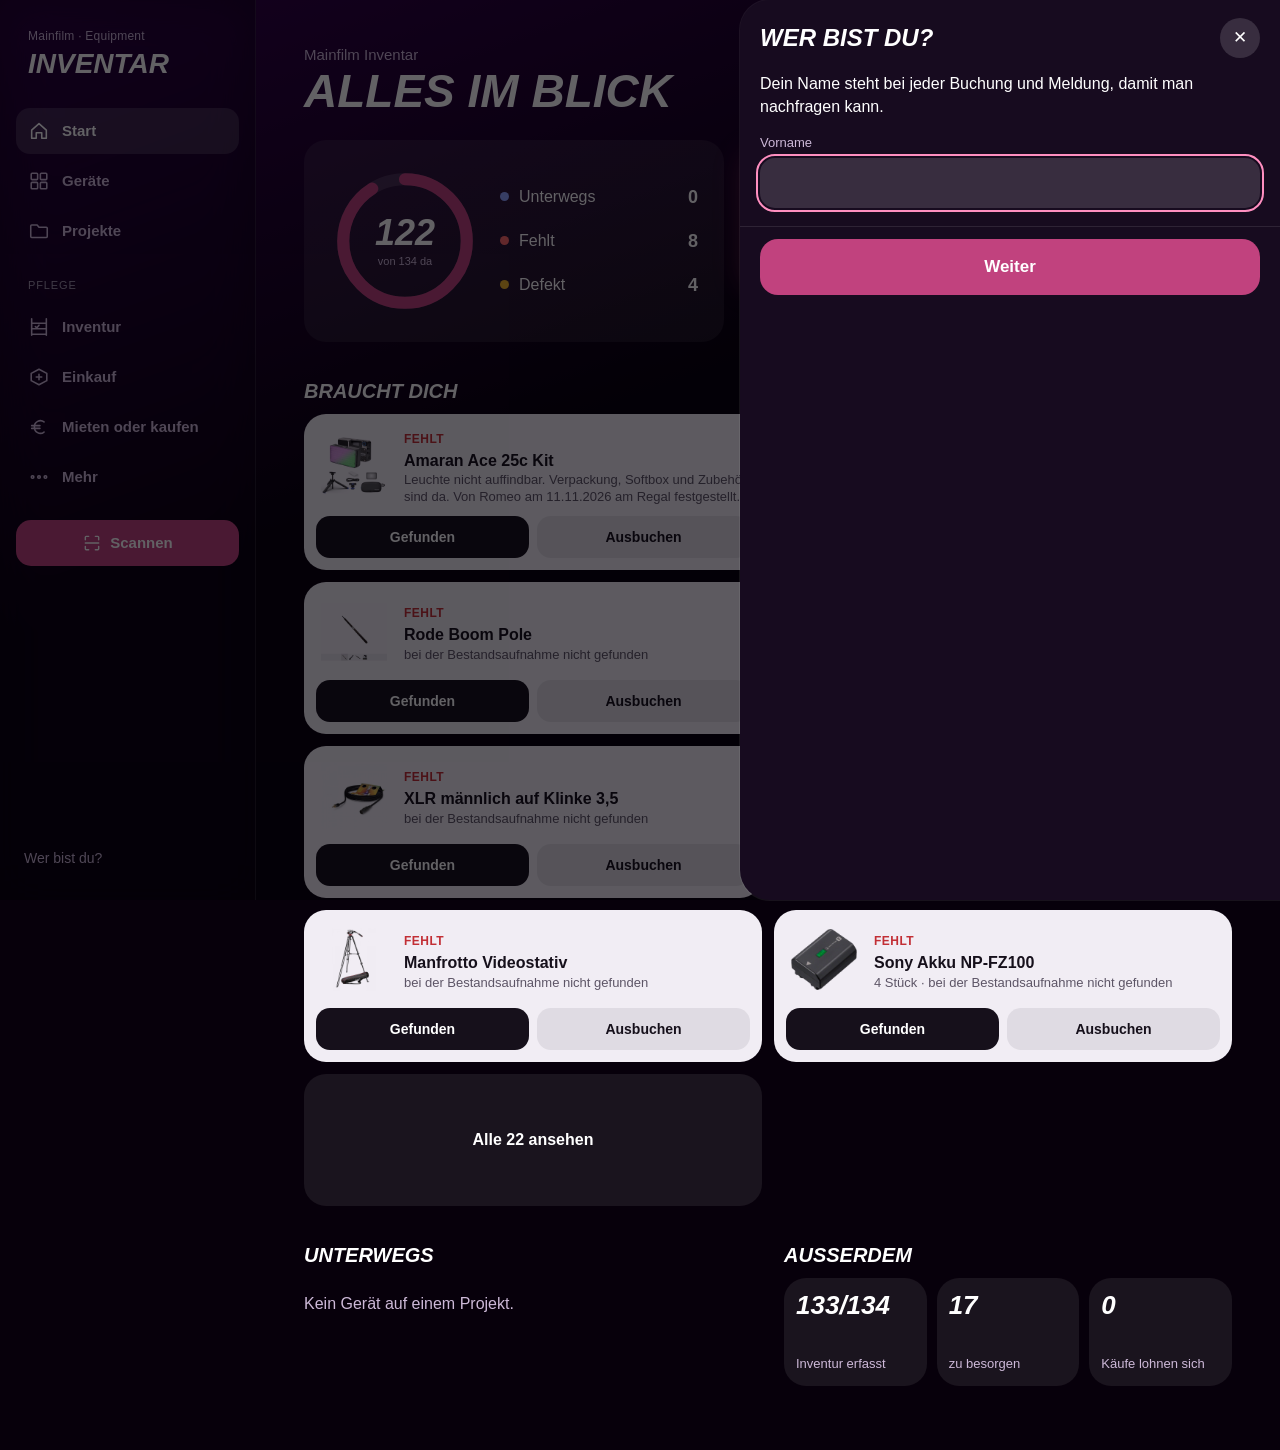
==== commit 05f71d22: "Web-Fassung: Seitenleiste, breite Aufteilung, Details als Seitenpanel Co-Authored-By: Claude Fable 5" ====
--- a/index.html
+++ b/index.html
@@ -13,16 +13,17 @@
 <link rel="manifest" href="manifest.webmanifest">
 <link rel="icon" href="icon.svg" type="image/svg+xml">
 <link rel="apple-touch-icon" href="icon-180.png">
-<link rel="stylesheet" href="css/app.css?v=37">
+<link rel="stylesheet" href="css/app.css?v=38">
 </head>
 <body>
 <header class="kopfz"><div class="wrap"><span class="marke-m">Mainfilm · Equipment</span><button class="ich" id="ich" data-a="name" aria-label="Name ändern"></button></div></header>
+<aside class="seite" id="seite" aria-label="Bereiche"></aside>
 <main><div class="wrap" id="view"></div></main>
 <nav class="unten" id="unten" aria-label="Bereiche"></nav>
 <noscript><p style="padding:24px">Diese Seite braucht JavaScript.</p></noscript>
 <script src="js/qrcode.js"></script>
 <script src="js/jsqr.js"></script>
-<script src="js/data.js?v=37"></script>
-<script src="js/app.js?v=37"></script>
+<script src="js/data.js?v=38"></script>
+<script src="js/app.js?v=38"></script>
 </body>
 </html>
--- a/css/app.css
+++ b/css/app.css
@@ -298,3 +298,60 @@
   .etikett img,.etikett svg{width:84px;height:84px}
 }
 @media (prefers-reduced-motion: reduce){*{animation-duration:.01ms!important;transition-duration:.01ms!important}}
+
+/* ---------- Web-Fassung (ab 1000 px): Seitenleiste, breite Aufteilung, Details als Seitenpanel ---------- */
+.seite{display:none}
+.pliste{display:block}
+@media(min-width:1000px){
+  .seite{display:flex;flex-direction:column;position:fixed;left:0;top:0;bottom:0;width:256px;padding:30px 16px 20px;background:rgba(10,3,14,.5);-webkit-backdrop-filter:blur(24px) saturate(160%);backdrop-filter:blur(24px) saturate(160%);border-right:1px solid var(--line);z-index:15}
+  .seite .logo{font:italic 800 28px/1 var(--display);text-transform:uppercase;padding:0 12px}
+  .seite .logo small{display:block;font:400 12px/1 var(--text);color:var(--mute);text-transform:none;letter-spacing:.02em;margin-bottom:8px}
+  .seite nav{display:grid;gap:4px;margin-top:30px}
+  .seite nav button{display:flex;align-items:center;gap:12px;height:46px;padding:0 12px;border-radius:14px;font-weight:600;font-size:15px;color:var(--mute);transition:background .15s linear,color .15s linear}
+  .seite nav button:hover{background:var(--soft);color:#fff}
+  .seite nav button[aria-selected="true"]{background:var(--soft2);color:#fff}
+  .seite nav svg{width:22px;height:22px;flex:none}
+  .seite .trenner{font-size:11px;color:var(--gap);padding:20px 12px 6px;text-transform:uppercase;letter-spacing:.08em}
+  .seite .ich{margin-top:auto;padding:0 8px;gap:12px;justify-content:flex-start;width:100%}
+  .unten,.kopfz{display:none}
+  main{margin-left:256px}
+  .wrap{max-width:1320px;padding-left:48px;padding-right:48px}
+  main .wrap{padding-block:44px 64px}
+  h1.titel,.view>h2:first-child{font-size:46px;margin-bottom:26px}
+  h2{font-size:20px;margin-top:38px}
+  .start-oben{display:grid;grid-template-columns:minmax(340px,420px) minmax(0,1fr);gap:16px;align-items:stretch}
+  .ringreihe{margin:0;background:var(--soft);border-radius:var(--r);padding:26px;grid-template-columns:150px minmax(0,1fr)}
+  .ring,.ring svg{width:150px;height:150px}
+  .tun{display:grid;grid-template-rows:minmax(0,1fr) auto;gap:10px}
+  .drei{gap:12px}
+  .drei button{aspect-ratio:auto;max-height:none;min-height:132px;font-size:16px}
+  .zwei{margin-top:0;gap:12px}
+  .zug{display:grid;grid-template-columns:repeat(auto-fill,minmax(310px,1fr));overflow:visible;margin:0;padding:0;scroll-snap-type:none}
+  .fall{flex:none}
+  .fall.alle{min-height:132px}
+  .start-unten{display:grid;grid-template-columns:minmax(0,1fr) minmax(0,1fr);gap:32px}
+  .pliste{display:grid;grid-template-columns:repeat(auto-fill,minmax(340px,1fr));gap:12px}
+  .pliste .projekt{margin:0}
+  .raster{grid-template-columns:repeat(auto-fill,minmax(190px,1fr));gap:14px}
+  .zeilen{grid-template-columns:repeat(auto-fill,minmax(440px,1fr))}
+  .aktionen{grid-template-columns:repeat(auto-fill,minmax(330px,1fr))}
+  .suche{max-width:620px}
+  .filter{gap:0 26px}
+  label.feld:has(#stSel){max-width:300px}
+  .iv-stand,.notiz{max-width:760px}
+  .katz{max-width:760px}
+  .schleier{align-items:stretch;justify-content:flex-end}
+  .blatt{max-width:540px;max-height:none;height:100dvh;border-radius:30px 0 0 30px;transform:translateX(100%)}
+  .schleier.auf .blatt{transform:none}
+  .blatt .zeilen,.blatt .aktionen,.blatt .pliste{grid-template-columns:minmax(0,1fr)}
+  .toast{bottom:36px;left:calc(50% + 128px)}
+  .karte:hover,.projekt:hover,.kacheln button:hover,.aktionen button:hover,.drei button:hover,.fall:hover{transform:translateY(-3px)}
+  .fall{transition:transform .25s var(--spring)}
+  .kn:hover{background:rgba(255,255,255,.2)}
+  .kn.haupt:hover{background:#d24e8c}
+  .fall-k .kn:hover{background:rgba(22,16,27,.16)}
+  .fall-k .kn:first-child:hover{background:#2c2233}
+  .zeile[data-a]:hover,.werte button:hover{background:var(--soft2)}
+  .werte button{border-radius:12px;padding:0 8px;margin:0 -8px;width:calc(100% + 16px)}
+}
+@media(min-width:1500px){.raster{grid-template-columns:repeat(auto-fill,minmax(210px,1fr))}}
